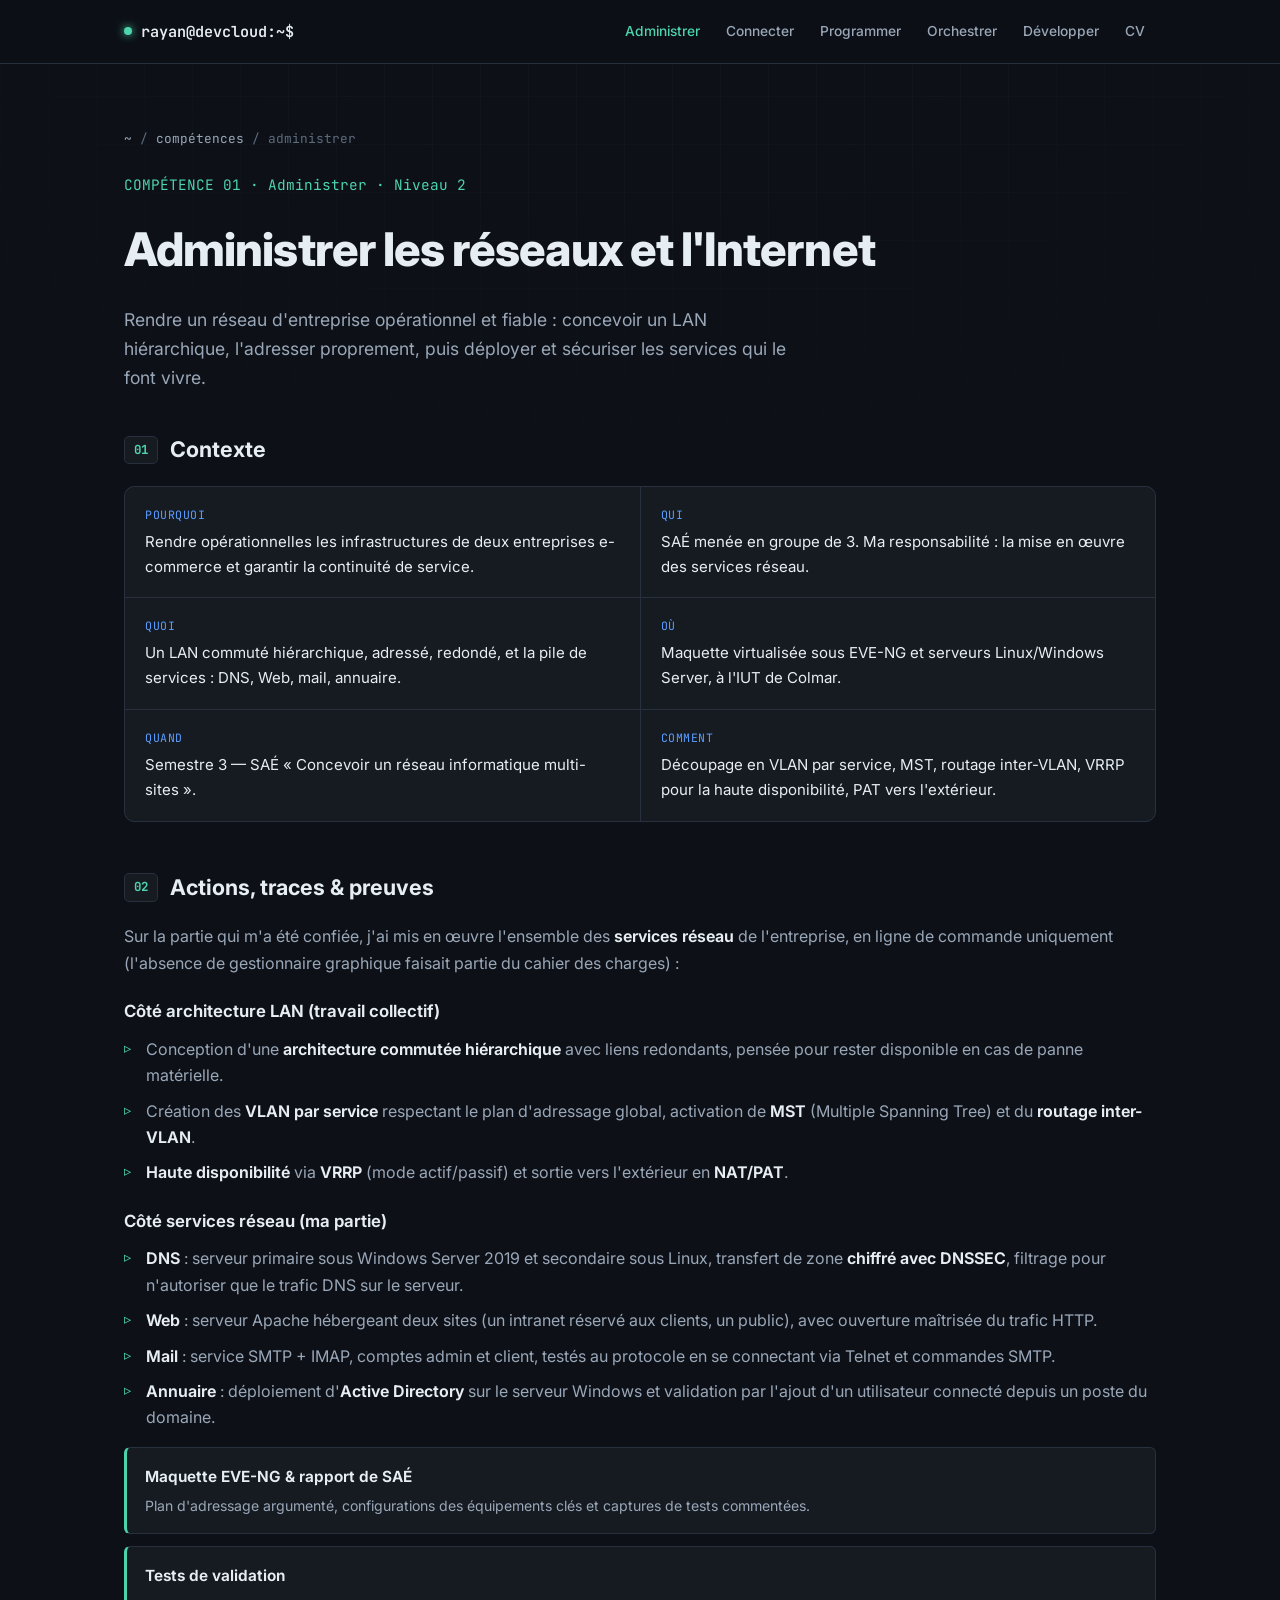
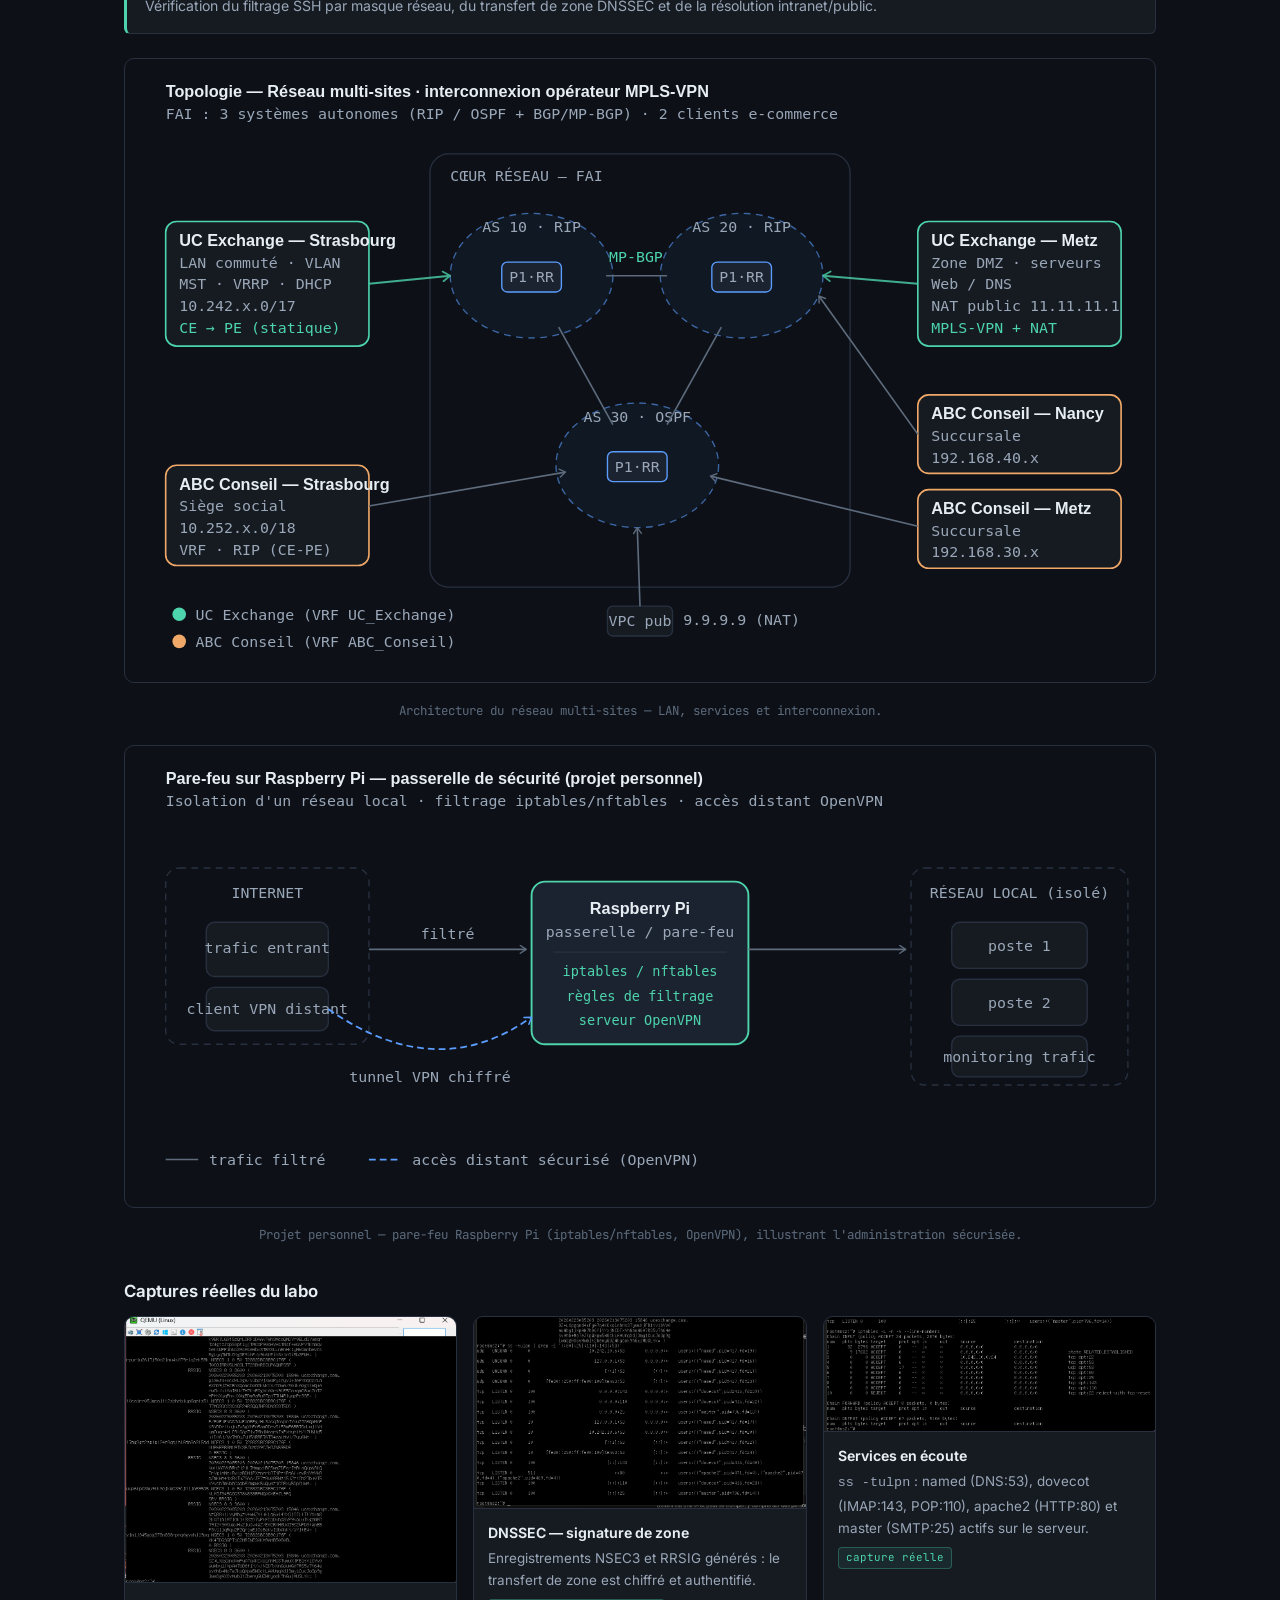
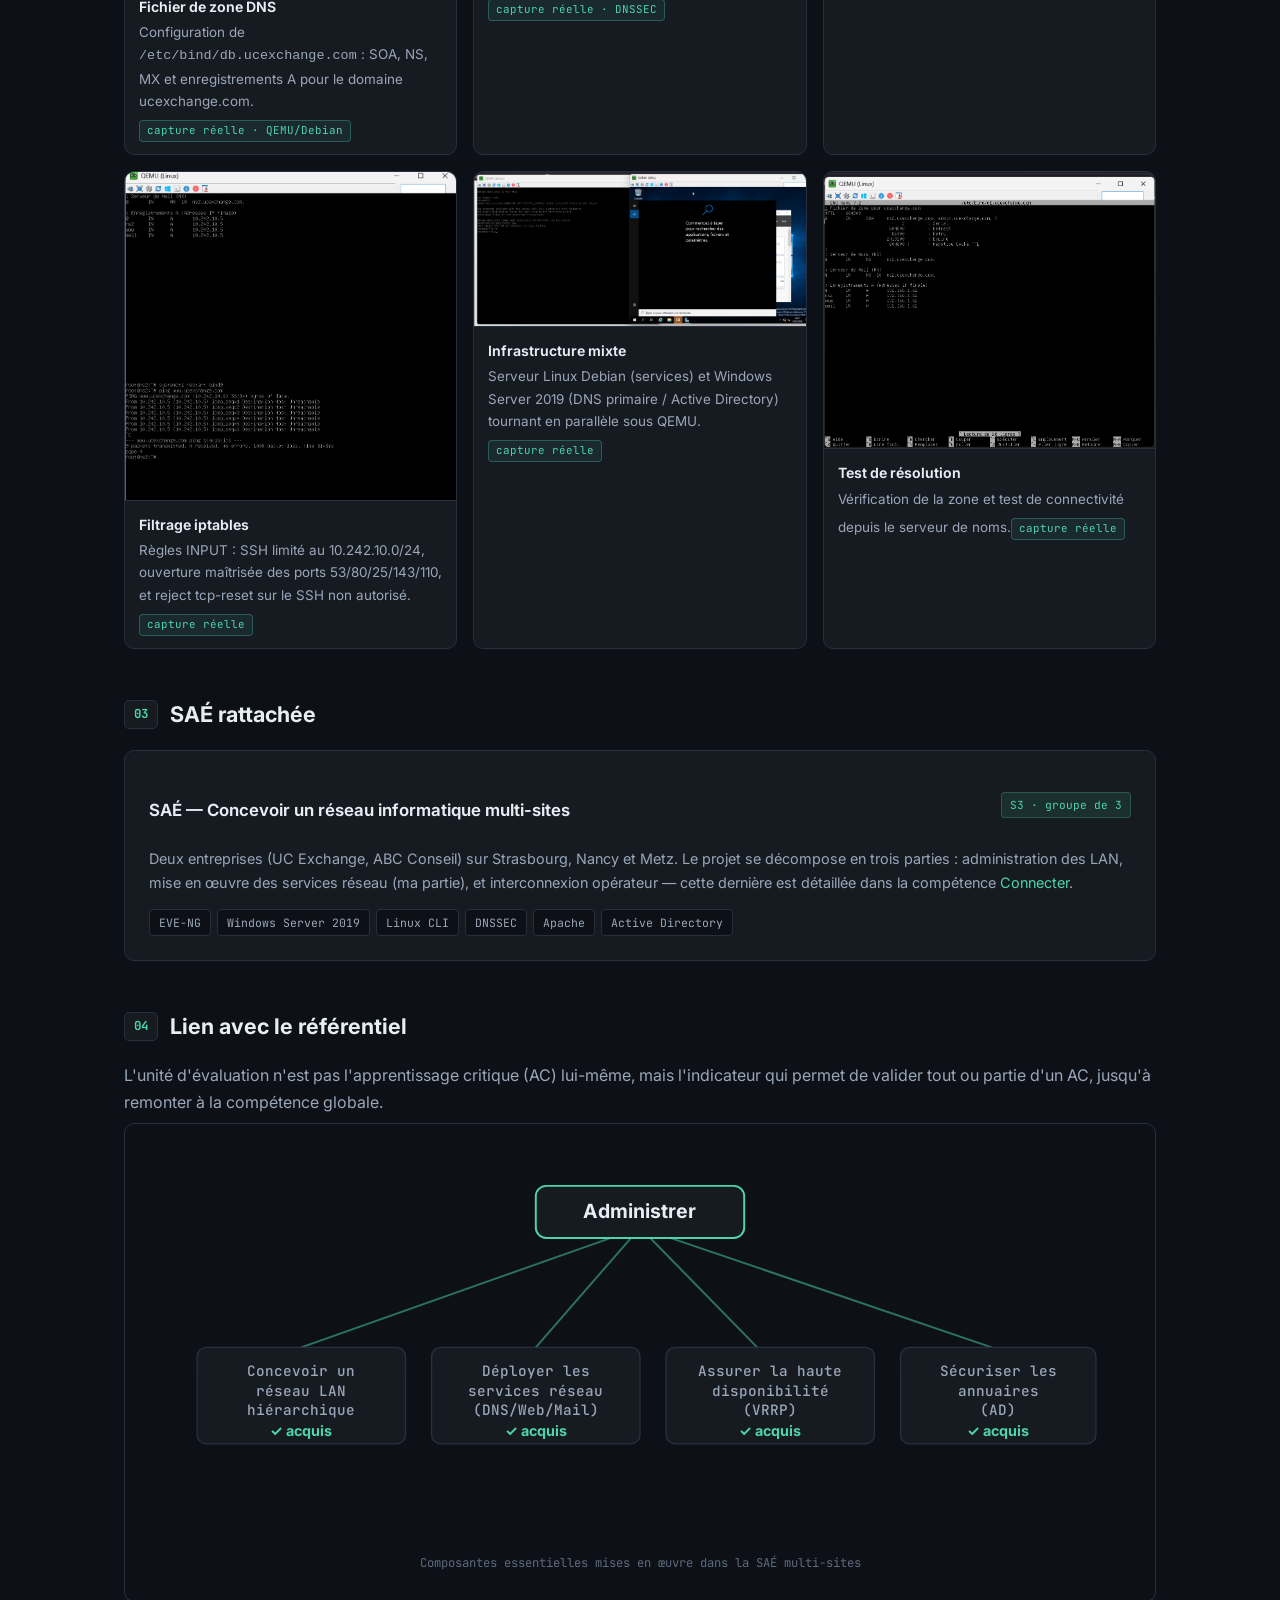
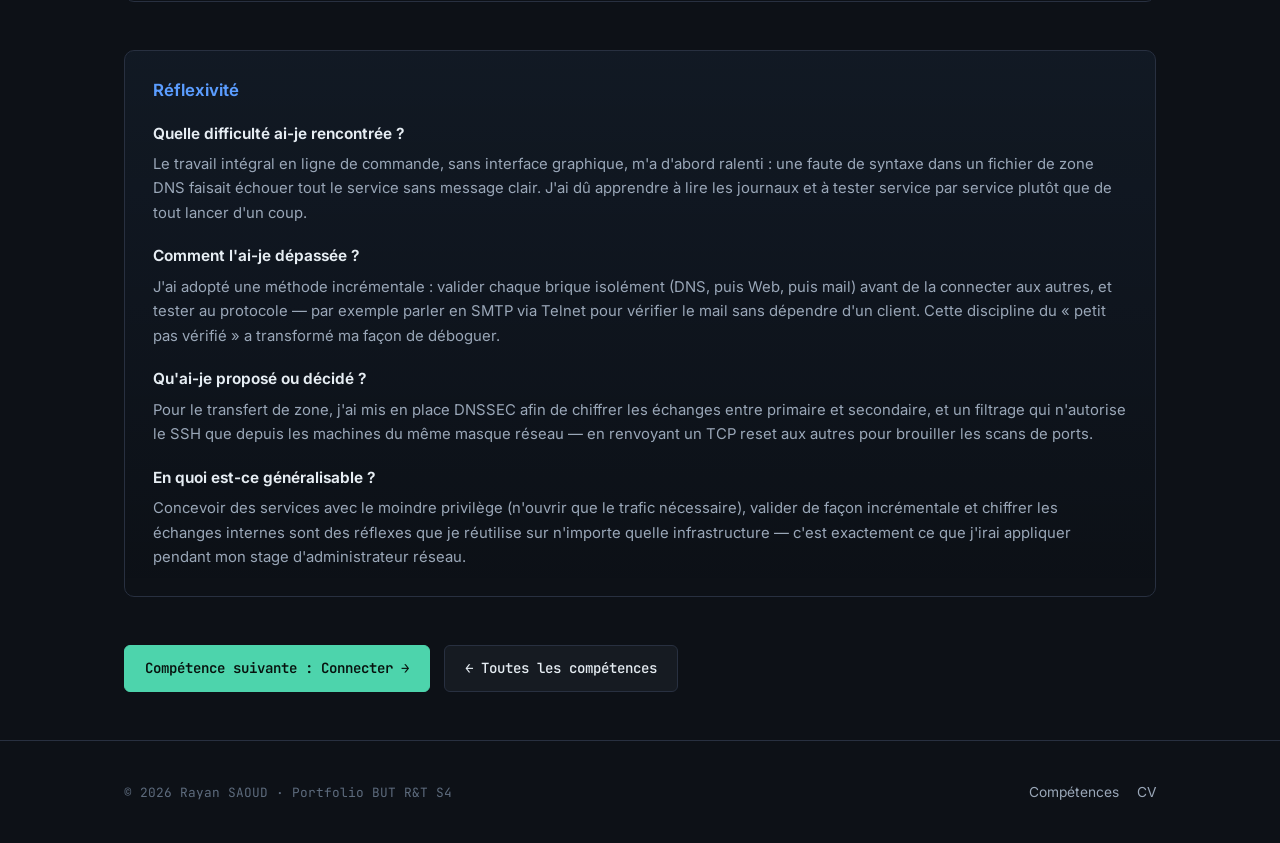
==== competences/administrer.html @ 7ab93f72 "Add files via upload Portfolio S4" ====
<!DOCTYPE html>
<html lang="fr">
<head>
<meta charset="UTF-8">
<meta name="viewport" content="width=device-width, initial-scale=1.0">
<title>Administrer — Portfolio Rayan SAOUD</title>
<meta name="description" content="Compétence Administrer les réseaux et l'Internet — BUT R&T 2e année.">
<link rel="preconnect" href="https://fonts.googleapis.com">
<link rel="preconnect" href="https://fonts.gstatic.com" crossorigin>
<link href="https://fonts.googleapis.com/css2?family=Inter:wght@400;500;600;700;800&family=JetBrains+Mono:wght@400;500;600&display=swap" rel="stylesheet">
<link rel="stylesheet" href="../assets/css/style.css">
</head>
<body>

<nav class="nav">
  <div class="nav-inner">
    <a href="../index.html" class="brand"><span class="dot"></span>rayan@devcloud:~$</a>
    <button class="nav-toggle" aria-label="Menu">≡</button>
    <div class="nav-links">
      <a href="administrer.html" class="active">Administrer</a>
      <a href="connecter.html">Connecter</a>
      <a href="programmer.html">Programmer</a>
      <a href="orchestrer.html">Orchestrer</a>
      <a href="developper.html">Développer</a>
      <a href="../index.html#cv">CV</a>
    </div>
  </div>
</nav>

<header class="comp-hero">
  <div class="wrap">
    <div class="breadcrumb"><a href="../index.html">~</a> / <a href="../index.html#competences">compétences</a> / administrer</div>
    <div class="verb-big">COMPÉTENCE 01 · Administrer · Niveau 2</div>
    <h1>Administrer les réseaux et l'Internet</h1>
    <p class="lead">Rendre un réseau d'entreprise opérationnel et fiable : concevoir un LAN hiérarchique, l'adresser proprement, puis déployer et sécuriser les services qui le font vivre.</p>
  </div>
</header>

<main class="wrap">

  <!-- CONTEXTE -->
  <section class="subsection reveal">
    <h2><span class="marker">01</span> Contexte</h2>
    <div class="w-grid">
      <div class="w"><div class="q">Pourquoi</div><div class="a">Rendre opérationnelles les infrastructures de deux entreprises e-commerce et garantir la continuité de service.</div></div>
      <div class="w"><div class="q">Qui</div><div class="a">SAÉ menée en groupe de 3. Ma responsabilité : la mise en œuvre des services réseau.</div></div>
      <div class="w"><div class="q">Quoi</div><div class="a">Un LAN commuté hiérarchique, adressé, redondé, et la pile de services : DNS, Web, mail, annuaire.</div></div>
      <div class="w"><div class="q">Où</div><div class="a">Maquette virtualisée sous EVE-NG et serveurs Linux/Windows Server, à l'IUT de Colmar.</div></div>
      <div class="w"><div class="q">Quand</div><div class="a">Semestre 3 — SAÉ « Concevoir un réseau informatique multi-sites ».</div></div>
      <div class="w"><div class="q">Comment</div><div class="a">Découpage en VLAN par service, MST, routage inter-VLAN, VRRP pour la haute disponibilité, PAT vers l'extérieur.</div></div>
    </div>
  </section>

  <!-- ACTIONS / PREUVES -->
  <section class="subsection reveal">
    <h2><span class="marker">02</span> Actions, traces &amp; preuves</h2>
    <div class="prose">
      <p>Sur la partie qui m'a été confiée, j'ai mis en œuvre l'ensemble des <strong>services réseau</strong> de l'entreprise, en ligne de commande uniquement (l'absence de gestionnaire graphique faisait partie du cahier des charges) :</p>
      <h3>Côté architecture LAN (travail collectif)</h3>
      <ul>
        <li>Conception d'une <strong>architecture commutée hiérarchique</strong> avec liens redondants, pensée pour rester disponible en cas de panne matérielle.</li>
        <li>Création des <strong>VLAN par service</strong> respectant le plan d'adressage global, activation de <strong>MST</strong> (Multiple Spanning Tree) et du <strong>routage inter-VLAN</strong>.</li>
        <li><strong>Haute disponibilité</strong> via <strong>VRRP</strong> (mode actif/passif) et sortie vers l'extérieur en <strong>NAT/PAT</strong>.</li>
      </ul>
      <h3>Côté services réseau (ma partie)</h3>
      <ul>
        <li><strong>DNS</strong> : serveur primaire sous Windows Server 2019 et secondaire sous Linux, transfert de zone <strong>chiffré avec DNSSEC</strong>, filtrage pour n'autoriser que le trafic DNS sur le serveur.</li>
        <li><strong>Web</strong> : serveur Apache hébergeant deux sites (un intranet réservé aux clients, un public), avec ouverture maîtrisée du trafic HTTP.</li>
        <li><strong>Mail</strong> : service SMTP + IMAP, comptes admin et client, testés au protocole en se connectant via Telnet et commandes SMTP.</li>
        <li><strong>Annuaire</strong> : déploiement d'<strong>Active Directory</strong> sur le serveur Windows et validation par l'ajout d'un utilisateur connecté depuis un poste du domaine.</li>
      </ul>
    </div>
    <div class="evidence">
      <div class="ev"><div class="t">Maquette EVE-NG &amp; rapport de SAÉ</div><div class="d">Plan d'adressage argumenté, configurations des équipements clés et captures de tests commentées.</div></div>
      <div class="ev"><div class="t">Tests de validation</div><div class="d">Vérification du filtrage SSH par masque réseau, du transfert de zone DNSSEC et de la résolution intranet/public.</div></div>
    </div>
    <figure style="margin:24px 0 0">
      <img src="../assets/img/topologie-multisite.svg" alt="Topologie du réseau multi-sites" style="width:100%;border:1px solid var(--line);border-radius:var(--radius);background:var(--bg)">
      <figcaption style="font-family:var(--mono);font-size:0.78rem;color:var(--text-faint);margin-top:10px;text-align:center">Architecture du réseau multi-sites — LAN, services et interconnexion.</figcaption>
    </figure>
    <figure style="margin:24px 0 0">
      <img src="../assets/img/firewall-raspberry.svg" alt="Pare-feu sur Raspberry Pi" style="width:100%;border:1px solid var(--line);border-radius:var(--radius);background:var(--bg)">
      <figcaption style="font-family:var(--mono);font-size:0.78rem;color:var(--text-faint);margin-top:10px;text-align:center">Projet personnel — pare-feu Raspberry Pi (iptables/nftables, OpenVPN), illustrant l'administration sécurisée.</figcaption>
    </figure>

    <h3 style="margin-top:32px">Captures réelles du labo</h3>
    <div class="captures">
      <figure class="capture">
        <img src="../assets/img/captures/dns-zone-nano.png" alt="Fichier de zone DNS db.ucexchange.com édité sous nano">
        <figcaption><strong>Fichier de zone DNS</strong>Configuration de <code>/etc/bind/db.ucexchange.com</code> : SOA, NS, MX et enregistrements A pour le domaine ucexchange.com.<span class="badge-real">capture réelle · QEMU/Debian</span></figcaption>
      </figure>
      <figure class="capture">
        <img src="../assets/img/captures/dnssec-nsec3.png" alt="Enregistrements DNSSEC NSEC3 et RRSIG">
        <figcaption><strong>DNSSEC — signature de zone</strong>Enregistrements NSEC3 et RRSIG générés : le transfert de zone est chiffré et authentifié.<span class="badge-real">capture réelle · DNSSEC</span></figcaption>
      </figure>
      <figure class="capture">
        <img src="../assets/img/captures/ss-services.png" alt="Sortie de ss -tulpn montrant les services en écoute">
        <figcaption><strong>Services en écoute</strong><code>ss -tulpn</code> : named (DNS:53), dovecot (IMAP:143, POP:110), apache2 (HTTP:80) et master (SMTP:25) actifs sur le serveur.<span class="badge-real">capture réelle</span></figcaption>
      </figure>
      <figure class="capture">
        <img src="../assets/img/captures/iptables-rules.png" alt="Règles iptables affichées">
        <figcaption><strong>Filtrage iptables</strong>Règles INPUT : SSH limité au 10.242.10.0/24, ouverture maîtrisée des ports 53/80/25/143/110, et reject tcp-reset sur le SSH non autorisé.<span class="badge-real">capture réelle</span></figcaption>
      </figure>
      <figure class="capture">
        <img src="../assets/img/captures/qemu-linux-windows.png" alt="Linux Debian et Windows Server 2019 côte à côte dans QEMU">
        <figcaption><strong>Infrastructure mixte</strong>Serveur Linux Debian (services) et Windows Server 2019 (DNS primaire / Active Directory) tournant en parallèle sous QEMU.<span class="badge-real">capture réelle</span></figcaption>
      </figure>
      <figure class="capture">
        <img src="../assets/img/captures/dns-zone-ping.png" alt="Zone DNS et test de ping">
        <figcaption><strong>Test de résolution</strong>Vérification de la zone et test de connectivité depuis le serveur de noms.<span class="badge-real">capture réelle</span></figcaption>
      </figure>
    </div>
  </section>

  <!-- SAE -->
  <section class="subsection reveal">
    <h2><span class="marker">03</span> SAÉ rattachée</h2>
    <div class="proj">
      <div class="head"><h3>SAÉ — Concevoir un réseau informatique multi-sites</h3><span class="badge">S3 · groupe de 3</span></div>
      <p>Deux entreprises (UC Exchange, ABC Conseil) sur Strasbourg, Nancy et Metz. Le projet se décompose en trois parties : administration des LAN, mise en œuvre des services réseau (ma partie), et interconnexion opérateur — cette dernière est détaillée dans la compétence <a href="connecter.html">Connecter</a>.</p>
      <div class="tags"><span class="tag">EVE-NG</span><span class="tag">Windows Server 2019</span><span class="tag">Linux CLI</span><span class="tag">DNSSEC</span><span class="tag">Apache</span><span class="tag">Active Directory</span></div>
    </div>
  </section>

  <!-- REFERENTIEL -->
  <section class="subsection reveal">
    <h2><span class="marker">04</span> Lien avec le référentiel</h2>
    <p class="prose" style="color:var(--text-dim)">L'unité d'évaluation n'est pas l'apprentissage critique (AC) lui-même, mais l'indicateur qui permet de valider tout ou partie d'un AC, jusqu'à remonter à la compétence globale.</p>
    <div class="ref-tree">
      <svg class="svg-tree" viewBox="0 0 760 300" role="img" aria-label="Arbre de la compétence Administrer">
        <!-- edges -->
        <path class="edge" d="M380,58 L120,150"/>
        <path class="edge" d="M380,58 L300,150"/>
        <path class="edge" d="M380,58 L470,150"/>
        <path class="edge" d="M380,58 L650,150"/>
        <!-- comp node -->
        <rect class="node-comp" x="300" y="26" width="160" height="40" rx="8"/>
        <text class="node-comp-label" x="380" y="51" text-anchor="middle">Administrer</text>
        <!-- AC nodes -->
        <g>
          <rect class="node-ac" x="40" y="150" width="160" height="74" rx="7"/>
          <text class="node-ac-label" x="120" y="172" text-anchor="middle">Concevoir un</text>
          <text class="node-ac-label" x="120" y="187" text-anchor="middle">réseau LAN</text>
          <text class="node-ac-label" x="120" y="202" text-anchor="middle">hiérarchique</text>
          <text class="chk" x="120" y="218" text-anchor="middle">✓ acquis</text>
        </g>
        <g>
          <rect class="node-ac" x="220" y="150" width="160" height="74" rx="7"/>
          <text class="node-ac-label" x="300" y="172" text-anchor="middle">Déployer les</text>
          <text class="node-ac-label" x="300" y="187" text-anchor="middle">services réseau</text>
          <text class="node-ac-label" x="300" y="202" text-anchor="middle">(DNS/Web/Mail)</text>
          <text class="chk" x="300" y="218" text-anchor="middle">✓ acquis</text>
        </g>
        <g>
          <rect class="node-ac" x="400" y="150" width="160" height="74" rx="7"/>
          <text class="node-ac-label" x="480" y="172" text-anchor="middle">Assurer la haute</text>
          <text class="node-ac-label" x="480" y="187" text-anchor="middle">disponibilité</text>
          <text class="node-ac-label" x="480" y="202" text-anchor="middle">(VRRP)</text>
          <text class="chk" x="480" y="218" text-anchor="middle">✓ acquis</text>
        </g>
        <g>
          <rect class="node-ac" x="580" y="150" width="150" height="74" rx="7"/>
          <text class="node-ac-label" x="655" y="172" text-anchor="middle">Sécuriser les</text>
          <text class="node-ac-label" x="655" y="187" text-anchor="middle">annuaires</text>
          <text class="node-ac-label" x="655" y="202" text-anchor="middle">(AD)</text>
          <text class="chk" x="655" y="218" text-anchor="middle">✓ acquis</text>
        </g>
      </svg>
      <div class="ref-caption">Composantes essentielles mises en œuvre dans la SAÉ multi-sites</div>
    </div>
  </section>

  <!-- REFLEXIVITE -->
  <section class="subsection reveal">
    <div class="reflex">
      <h3>Réflexivité</h3>
      <div class="q-list">
        <div class="qa"><div class="q">Quelle difficulté ai-je rencontrée ?</div><div class="a">Le travail intégral en ligne de commande, sans interface graphique, m'a d'abord ralenti : une faute de syntaxe dans un fichier de zone DNS faisait échouer tout le service sans message clair. J'ai dû apprendre à lire les journaux et à tester service par service plutôt que de tout lancer d'un coup.</div></div>
        <div class="qa"><div class="q">Comment l'ai-je dépassée ?</div><div class="a">J'ai adopté une méthode incrémentale : valider chaque brique isolément (DNS, puis Web, puis mail) avant de la connecter aux autres, et tester au protocole — par exemple parler en SMTP via Telnet pour vérifier le mail sans dépendre d'un client. Cette discipline du « petit pas vérifié » a transformé ma façon de déboguer.</div></div>
        <div class="qa"><div class="q">Qu'ai-je proposé ou décidé ?</div><div class="a">Pour le transfert de zone, j'ai mis en place DNSSEC afin de chiffrer les échanges entre primaire et secondaire, et un filtrage qui n'autorise le SSH que depuis les machines du même masque réseau — en renvoyant un TCP reset aux autres pour brouiller les scans de ports.</div></div>
        <div class="qa"><div class="q">En quoi est-ce généralisable ?</div><div class="a">Concevoir des services avec le moindre privilège (n'ouvrir que le trafic nécessaire), valider de façon incrémentale et chiffrer les échanges internes sont des réflexes que je réutilise sur n'importe quelle infrastructure — c'est exactement ce que j'irai appliquer pendant mon stage d'administrateur réseau.</div></div>
      </div>
    </div>
  </section>

  <div class="hero-cta reveal" style="margin:8px 0 48px">
    <a href="connecter.html" class="btn btn-primary">Compétence suivante : Connecter →</a>
    <a href="../index.html#competences" class="btn">← Toutes les compétences</a>
  </div>
</main>

<footer>
  <div class="wrap foot-inner">
    <div class="copy">© 2026 Rayan SAOUD · Portfolio BUT R&amp;T S4</div>
    <div class="foot-links"><a href="../index.html#competences">Compétences</a><a href="../index.html#cv">CV</a></div>
  </div>
</footer>

<script src="../assets/js/main.js"></script>
</body>
</html>
---- assets/css/style.css ----
/* ============================================================
   Portfolio Rayan SAOUD — BUT R&T 2e année (parcours DevCloud)
   Thème : "infrastructure réseau" — sombre, technique, raffiné
   ============================================================ */

:root {
  /* Palette — derived from network monitoring dashboards */
  --bg:           #0d1117;   /* deep slate, near-black */
  --bg-elev:      #161b22;   /* elevated surface */
  --bg-elev-2:    #1c2330;   /* card hover */
  --line:         #283040;   /* hairline rules */
  --line-soft:    #1e2530;
  --text:         #e6edf3;   /* primary text */
  --text-dim:     #9aa7b8;   /* secondary text */
  --text-faint:   #5d6b7d;   /* captions, metadata */
  --accent:       #4dd4ac;   /* signal green — "link up" */
  --accent-2:     #5b9dff;   /* route blue */
  --accent-warm:  #f0a868;   /* amber — alerts/highlights */
  --danger:       #f06d6d;   /* red — "link down" */

  --mono: "JetBrains Mono", "SF Mono", "Fira Code", ui-monospace, Menlo, monospace;
  --sans: "Inter", "Segoe UI", system-ui, -apple-system, sans-serif;

  --maxw: 1080px;
  --radius: 10px;
  --radius-sm: 6px;
}

* { box-sizing: border-box; margin: 0; padding: 0; }

html { scroll-behavior: smooth; }

body {
  background: var(--bg);
  color: var(--text);
  font-family: var(--sans);
  line-height: 1.65;
  font-size: 16px;
  -webkit-font-smoothing: antialiased;
  overflow-x: hidden;
}

/* faint grid background — like an EVE-NG canvas */
body::before {
  content: "";
  position: fixed;
  inset: 0;
  background-image:
    linear-gradient(var(--line-soft) 1px, transparent 1px),
    linear-gradient(90deg, var(--line-soft) 1px, transparent 1px);
  background-size: 48px 48px;
  opacity: 0.25;
  z-index: -1;
  pointer-events: none;
  -webkit-mask-image: radial-gradient(ellipse 80% 60% at 50% 0%, #000 30%, transparent 80%);
          mask-image: radial-gradient(ellipse 80% 60% at 50% 0%, #000 30%, transparent 80%);
}

a { color: var(--accent); text-decoration: none; transition: color .15s ease; }
a:hover { color: var(--accent-2); }

.wrap { max-width: var(--maxw); margin: 0 auto; padding: 0 24px; }

/* ---------- Navigation ---------- */
.nav {
  position: sticky;
  top: 0;
  z-index: 50;
  background: rgba(13, 17, 23, 0.82);
  backdrop-filter: blur(12px);
  border-bottom: 1px solid var(--line);
}
.nav-inner {
  max-width: var(--maxw);
  margin: 0 auto;
  padding: 14px 24px;
  display: flex;
  align-items: center;
  justify-content: space-between;
  gap: 16px;
}
.brand {
  font-family: var(--mono);
  font-weight: 600;
  font-size: 0.95rem;
  color: var(--text);
  display: flex;
  align-items: center;
  gap: 9px;
}
.brand .dot {
  width: 8px; height: 8px; border-radius: 50%;
  background: var(--accent);
  box-shadow: 0 0 8px var(--accent);
  animation: pulse 2.4s ease-in-out infinite;
}
@keyframes pulse { 0%,100%{opacity:1} 50%{opacity:.4} }

.nav-links { display: flex; gap: 4px; flex-wrap: wrap; align-items: center; }
.nav-links a {
  font-size: 0.86rem;
  color: var(--text-dim);
  padding: 6px 11px;
  border-radius: var(--radius-sm);
  font-weight: 500;
}
.nav-links a:hover { color: var(--text); background: var(--bg-elev); }
.nav-links a.active { color: var(--accent); }

.nav-toggle { display: none; background: none; border: 1px solid var(--line);
  color: var(--text); border-radius: var(--radius-sm); padding: 6px 10px;
  font-family: var(--mono); cursor: pointer; }

/* ---------- Hero ---------- */
.hero { padding: 96px 0 72px; position: relative; }
.hero .eyebrow {
  font-family: var(--mono);
  font-size: 0.8rem;
  color: var(--accent);
  letter-spacing: 0.04em;
  margin-bottom: 20px;
  display: flex; align-items: center; gap: 10px;
}
.hero .eyebrow::before {
  content: ""; width: 28px; height: 1px; background: var(--accent);
}
.hero h1 {
  font-size: clamp(2.2rem, 6vw, 3.7rem);
  line-height: 1.05;
  font-weight: 800;
  letter-spacing: -0.02em;
  margin-bottom: 22px;
}
.hero h1 .grad {
  background: linear-gradient(120deg, var(--accent), var(--accent-2));
  -webkit-background-clip: text; background-clip: text;
  -webkit-text-fill-color: transparent;
}
.hero .lead {
  font-size: clamp(1.05rem, 2.2vw, 1.28rem);
  color: var(--text-dim);
  max-width: 640px;
  margin-bottom: 36px;
}
.hero-cta { display: flex; gap: 14px; flex-wrap: wrap; }

.btn {
  font-family: var(--mono);
  font-size: 0.88rem;
  font-weight: 500;
  padding: 11px 20px;
  border-radius: var(--radius-sm);
  border: 1px solid var(--line);
  background: var(--bg-elev);
  color: var(--text);
  cursor: pointer;
  transition: all .18s ease;
  display: inline-flex; align-items: center; gap: 8px;
}
.btn:hover { border-color: var(--accent); color: var(--accent); transform: translateY(-1px); }
.btn-primary {
  background: var(--accent);
  color: #07120e;
  border-color: var(--accent);
  font-weight: 600;
}
.btn-primary:hover { background: #5ee0ba; color: #07120e; box-shadow: 0 6px 20px -6px var(--accent); }

/* status strip under hero */
.status-strip {
  margin-top: 56px;
  border: 1px solid var(--line);
  border-radius: var(--radius);
  background: var(--bg-elev);
  display: grid;
  grid-template-columns: repeat(4, 1fr);
  overflow: hidden;
}
.status-strip .cell {
  padding: 18px 20px;
  border-right: 1px solid var(--line);
}
.status-strip .cell:last-child { border-right: none; }
.status-strip .k {
  font-family: var(--mono); font-size: 0.72rem; color: var(--text-faint);
  text-transform: uppercase; letter-spacing: 0.06em; margin-bottom: 6px;
}
.status-strip .v { font-size: 1.05rem; font-weight: 600; color: var(--text); }
.status-strip .v small { color: var(--accent); font-family: var(--mono); font-size: 0.8rem; }

/* ---------- Section scaffolding ---------- */
section.block { padding: 72px 0; border-top: 1px solid var(--line-soft); }
.section-head { margin-bottom: 44px; }
.section-head .eyebrow {
  font-family: var(--mono); font-size: 0.78rem; color: var(--accent-2);
  letter-spacing: 0.05em; margin-bottom: 12px;
}
.section-head h2 {
  font-size: clamp(1.6rem, 4vw, 2.3rem);
  font-weight: 700; letter-spacing: -0.01em; margin-bottom: 12px;
}
.section-head p { color: var(--text-dim); max-width: 620px; }

/* ---------- Competence cards (index) ---------- */
.comp-grid { display: grid; grid-template-columns: repeat(auto-fill, minmax(300px, 1fr)); gap: 18px; }
.comp-card {
  position: relative;
  border: 1px solid var(--line);
  border-radius: var(--radius);
  background: var(--bg-elev);
  padding: 26px 24px 24px;
  transition: all .2s ease;
  overflow: hidden;
  display: flex; flex-direction: column;
}
.comp-card::after {
  content: ""; position: absolute; left: 0; top: 0; height: 3px; width: 0;
  background: linear-gradient(90deg, var(--accent), var(--accent-2));
  transition: width .3s ease;
}
.comp-card:hover { border-color: var(--accent); background: var(--bg-elev-2); transform: translateY(-3px); }
.comp-card:hover::after { width: 100%; }
.comp-card .num {
  font-family: var(--mono); font-size: 0.78rem; color: var(--text-faint);
  margin-bottom: 14px; letter-spacing: 0.05em;
}
.comp-card h3 { font-size: 1.18rem; font-weight: 700; margin-bottom: 6px; }
.comp-card .verb {
  font-family: var(--mono); font-size: 0.82rem; color: var(--accent);
  margin-bottom: 14px;
}
.comp-card p { color: var(--text-dim); font-size: 0.92rem; margin-bottom: 18px; flex: 1; }
.comp-card .tags { display: flex; flex-wrap: wrap; gap: 6px; margin-bottom: 16px; }
.comp-card .go {
  font-family: var(--mono); font-size: 0.82rem; color: var(--text);
  display: inline-flex; align-items: center; gap: 6px;
}
.comp-card:hover .go { color: var(--accent); }
.comp-card .go .arrow { transition: transform .2s ease; }
.comp-card:hover .go .arrow { transform: translateX(4px); }

.tag {
  font-family: var(--mono); font-size: 0.72rem;
  padding: 3px 9px; border-radius: 4px;
  background: var(--bg); border: 1px solid var(--line);
  color: var(--text-dim);
}

/* ---------- Generic cards / panels ---------- */
.panel {
  border: 1px solid var(--line);
  border-radius: var(--radius);
  background: var(--bg-elev);
  padding: 28px;
}
.grid-2 { display: grid; grid-template-columns: 1fr 1fr; gap: 18px; }

/* ---------- Project cards ---------- */
.proj-grid { display: grid; grid-template-columns: repeat(auto-fill, minmax(320px,1fr)); gap: 18px; }
.proj {
  border: 1px solid var(--line); border-radius: var(--radius);
  background: var(--bg-elev); padding: 24px; transition: all .2s ease;
}
.proj:hover { border-color: var(--accent-2); transform: translateY(-2px); }
.proj .head { display:flex; align-items:center; justify-content:space-between; margin-bottom: 12px; }
.proj h3 { font-size: 1.08rem; font-weight: 700; }
.proj .badge {
  font-family: var(--mono); font-size: 0.7rem; padding: 3px 8px; border-radius: 4px;
  background: rgba(77,212,172,.1); color: var(--accent); border: 1px solid rgba(77,212,172,.25);
}
.proj p { color: var(--text-dim); font-size: 0.9rem; margin-bottom: 14px; }
.proj .tags { display:flex; flex-wrap:wrap; gap:6px; }

/* ---------- Competence detail page ---------- */
.comp-hero { padding: 64px 0 40px; }
.breadcrumb { font-family: var(--mono); font-size: 0.8rem; color: var(--text-faint); margin-bottom: 24px; }
.breadcrumb a { color: var(--text-dim); }
.comp-hero .verb-big {
  font-family: var(--mono); color: var(--accent); font-size: 0.9rem; margin-bottom: 14px;
}
.comp-hero h1 { font-size: clamp(1.9rem, 5vw, 2.9rem); font-weight: 800; letter-spacing: -0.02em; margin-bottom: 18px; }
.comp-hero .lead { color: var(--text-dim); font-size: 1.1rem; max-width: 680px; }

.subsection { margin-bottom: 48px; }
.subsection > h2 {
  font-size: 1.35rem; font-weight: 700; margin-bottom: 18px;
  display: flex; align-items: center; gap: 12px;
}
.subsection > h2 .marker {
  font-family: var(--mono); font-size: 0.78rem; color: var(--accent);
  border: 1px solid var(--line); border-radius: 5px; padding: 3px 9px;
  background: var(--bg-elev);
}
.subsection h3 { font-size: 1.05rem; font-weight: 650; margin: 22px 0 10px; color: var(--text); }
.prose p { color: var(--text-dim); margin-bottom: 14px; }
.prose ul { color: var(--text-dim); margin: 0 0 16px 0; padding-left: 0; list-style: none; }
.prose ul li { position: relative; padding-left: 22px; margin-bottom: 9px; }
.prose ul li::before {
  content: "▹"; position: absolute; left: 0; color: var(--accent); font-size: 0.9rem;
}
.prose strong { color: var(--text); font-weight: 650; }

/* "5W" context grid */
.w-grid { display: grid; grid-template-columns: repeat(2, 1fr); gap: 1px; background: var(--line);
  border: 1px solid var(--line); border-radius: var(--radius); overflow: hidden; margin: 8px 0 4px; }
.w-grid .w {
  background: var(--bg-elev); padding: 18px 20px;
}
.w-grid .w .q {
  font-family: var(--mono); font-size: 0.72rem; color: var(--accent-2);
  text-transform: uppercase; letter-spacing: 0.05em; margin-bottom: 6px;
}
.w-grid .w .a { color: var(--text); font-size: 0.94rem; }

/* evidence / preuves list */
.evidence { display: grid; gap: 12px; }
.ev {
  border: 1px solid var(--line); border-left: 3px solid var(--accent);
  border-radius: var(--radius-sm); background: var(--bg-elev); padding: 16px 18px;
}
.ev .t { font-weight: 650; margin-bottom: 5px; font-size: 0.96rem; }
.ev .d { color: var(--text-dim); font-size: 0.88rem; }
.ev a { font-family: var(--mono); font-size: 0.82rem; }

/* reflexivity callout */
.reflex {
  border: 1px solid var(--line);
  border-radius: var(--radius);
  background: linear-gradient(180deg, rgba(91,157,255,.06), rgba(91,157,255,0));
  padding: 26px 28px;
}
.reflex h3 { margin-top: 0; color: var(--accent-2); }
.reflex .q-list { display: grid; gap: 18px; margin-top: 16px; }
.reflex .qa .q {
  font-weight: 650; color: var(--text); margin-bottom: 6px; font-size: 0.96rem;
}
.reflex .qa .a { color: var(--text-dim); font-size: 0.93rem; }

/* ---------- Referentiel tree (signature element) ---------- */
.ref-tree {
  border: 1px solid var(--line); border-radius: var(--radius);
  background: var(--bg);
  padding: 28px 20px; margin: 8px 0;
  overflow-x: auto;
}
.ref-caption { font-family: var(--mono); font-size: 0.76rem; color: var(--text-faint); margin-top: 10px; text-align:center; }

.svg-tree { display: block; margin: 0 auto; width: 100%; height: auto; min-width: 560px; }
.svg-tree .node-comp { fill: var(--bg-elev); stroke: var(--accent); stroke-width: 1.5; }
.svg-tree .node-comp-label { fill: var(--text); font: 700 15px var(--sans); }
.svg-tree .node-ac { fill: var(--bg-elev); stroke: var(--line); stroke-width: 1; }
.svg-tree .node-ac-label { fill: var(--text-dim); font: 500 11px var(--mono); }
.svg-tree .edge { stroke: var(--accent); stroke-width: 1.5; fill: none; opacity: 0.5; }
.svg-tree .edge-off { stroke: var(--text-faint); stroke-dasharray: 4 3; opacity: 0.4; }
.svg-tree .chk { fill: var(--accent); font: 700 11px var(--sans); }

/* ---------- CV section ---------- */
.cv-tabs { display: flex; gap: 8px; margin-bottom: 24px; align-items: center; flex-wrap: wrap; }
.cv-tab {
  font-family: var(--mono); font-size: 0.85rem; padding: 9px 18px;
  border: 1px solid var(--line); border-radius: var(--radius-sm);
  background: var(--bg-elev); color: var(--text-dim); cursor: pointer; transition: all .15s;
}
.cv-tab.active { color: var(--accent); border-color: var(--accent); background: var(--bg-elev-2); }
.cv-panel { display: none; }
.cv-panel.active { display: block; }

.cv-doc {
  border: 1px solid var(--line); border-radius: var(--radius);
  background: var(--bg-elev); padding: 36px;
}
.cv-doc .cv-top { display:flex; justify-content:space-between; flex-wrap:wrap; gap:16px;
  border-bottom: 1px solid var(--line); padding-bottom: 20px; margin-bottom: 22px; }
.cv-doc h3 { font-size: 1.5rem; font-weight: 800; }
.cv-doc .role { color: var(--accent); font-family: var(--mono); font-size: 0.9rem; margin-top:4px; }
.cv-doc .contact { font-family: var(--mono); font-size: 0.8rem; color: var(--text-dim); text-align: right; line-height: 1.9; }
.cv-block { margin-bottom: 24px; }
.cv-block > h4 {
  font-family: var(--mono); font-size: 0.78rem; color: var(--accent-2);
  text-transform: uppercase; letter-spacing: 0.06em; margin-bottom: 14px;
  border-bottom: 1px solid var(--line-soft); padding-bottom: 6px;
}
.cv-item { margin-bottom: 16px; }
.cv-item .it-head { display:flex; justify-content:space-between; flex-wrap:wrap; gap: 8px; }
.cv-item .it-title { font-weight: 650; color: var(--text); }
.cv-item .it-date { font-family: var(--mono); font-size: 0.8rem; color: var(--text-faint); }
.cv-item .it-sub { color: var(--accent); font-size: 0.88rem; margin-bottom: 4px; }
.cv-item ul { list-style: none; margin-top: 6px; }
.cv-item ul li { position: relative; padding-left: 18px; color: var(--text-dim); font-size: 0.9rem; margin-bottom: 5px; }
.cv-item ul li::before { content:"▹"; position:absolute; left:0; color: var(--accent); }
.skill-tags { display:flex; flex-wrap:wrap; gap: 7px; }

/* ---------- Capture gallery (real proof screenshots) ---------- */
.captures { display: grid; grid-template-columns: repeat(auto-fit, minmax(280px, 1fr)); gap: 16px; margin: 8px 0; }
.capture {
  border: 1px solid var(--line);
  border-radius: var(--radius);
  background: var(--bg-elev);
  overflow: hidden;
}
.capture img {
  width: 100%; display: block;
  background: #000;
  border-bottom: 1px solid var(--line);
}
.capture figcaption {
  padding: 12px 14px;
  font-size: 0.84rem;
  color: var(--text-dim);
}
.capture figcaption strong { color: var(--text); font-weight: 650; display: block; margin-bottom: 3px; font-size: 0.88rem; }
.capture .badge-real {
  display: inline-block; font-family: var(--mono); font-size: 0.68rem;
  color: var(--accent); border: 1px solid rgba(77,212,172,.3);
  background: rgba(77,212,172,.08); border-radius: 4px; padding: 1px 7px; margin-top: 8px;
}
.captures-wide { grid-template-columns: 1fr; }
.captures-wide .capture img { max-height: 460px; object-fit: contain; background: #0b0e13; }

/* ---------- Footer ---------- */
footer {
  border-top: 1px solid var(--line);
  padding: 40px 0;
  margin-top: 40px;
}
.foot-inner { display:flex; justify-content:space-between; flex-wrap:wrap; gap:18px; align-items:center; }
.foot-inner .copy { font-family: var(--mono); font-size: 0.8rem; color: var(--text-faint); }
.foot-links { display:flex; gap: 18px; }
.foot-links a { font-size: 0.86rem; color: var(--text-dim); }

/* ---------- Reveal animation ---------- */
.reveal { opacity: 0; transform: translateY(16px); transition: opacity .6s ease, transform .6s ease; }
.reveal.in { opacity: 1; transform: none; }
@media (prefers-reduced-motion: reduce) {
  .reveal { opacity: 1; transform: none; transition: none; }
  .brand .dot { animation: none; }
  html { scroll-behavior: auto; }
}

/* ---------- Responsive ---------- */
@media (max-width: 820px) {
  .status-strip { grid-template-columns: 1fr 1fr; }
  .status-strip .cell:nth-child(2) { border-right: none; }
  .grid-2 { grid-template-columns: 1fr; }
  .w-grid { grid-template-columns: 1fr; }
  .nav-links {
    display: none; position: absolute; top: 100%; left: 0; right: 0;
    flex-direction: column; background: var(--bg-elev); border-bottom: 1px solid var(--line);
    padding: 12px 24px; gap: 2px;
  }
  .nav-links.open { display: flex; }
  .nav-toggle { display: inline-block; }
  .cv-doc { padding: 24px 20px; }
  .cv-doc .contact { text-align: left; }
}
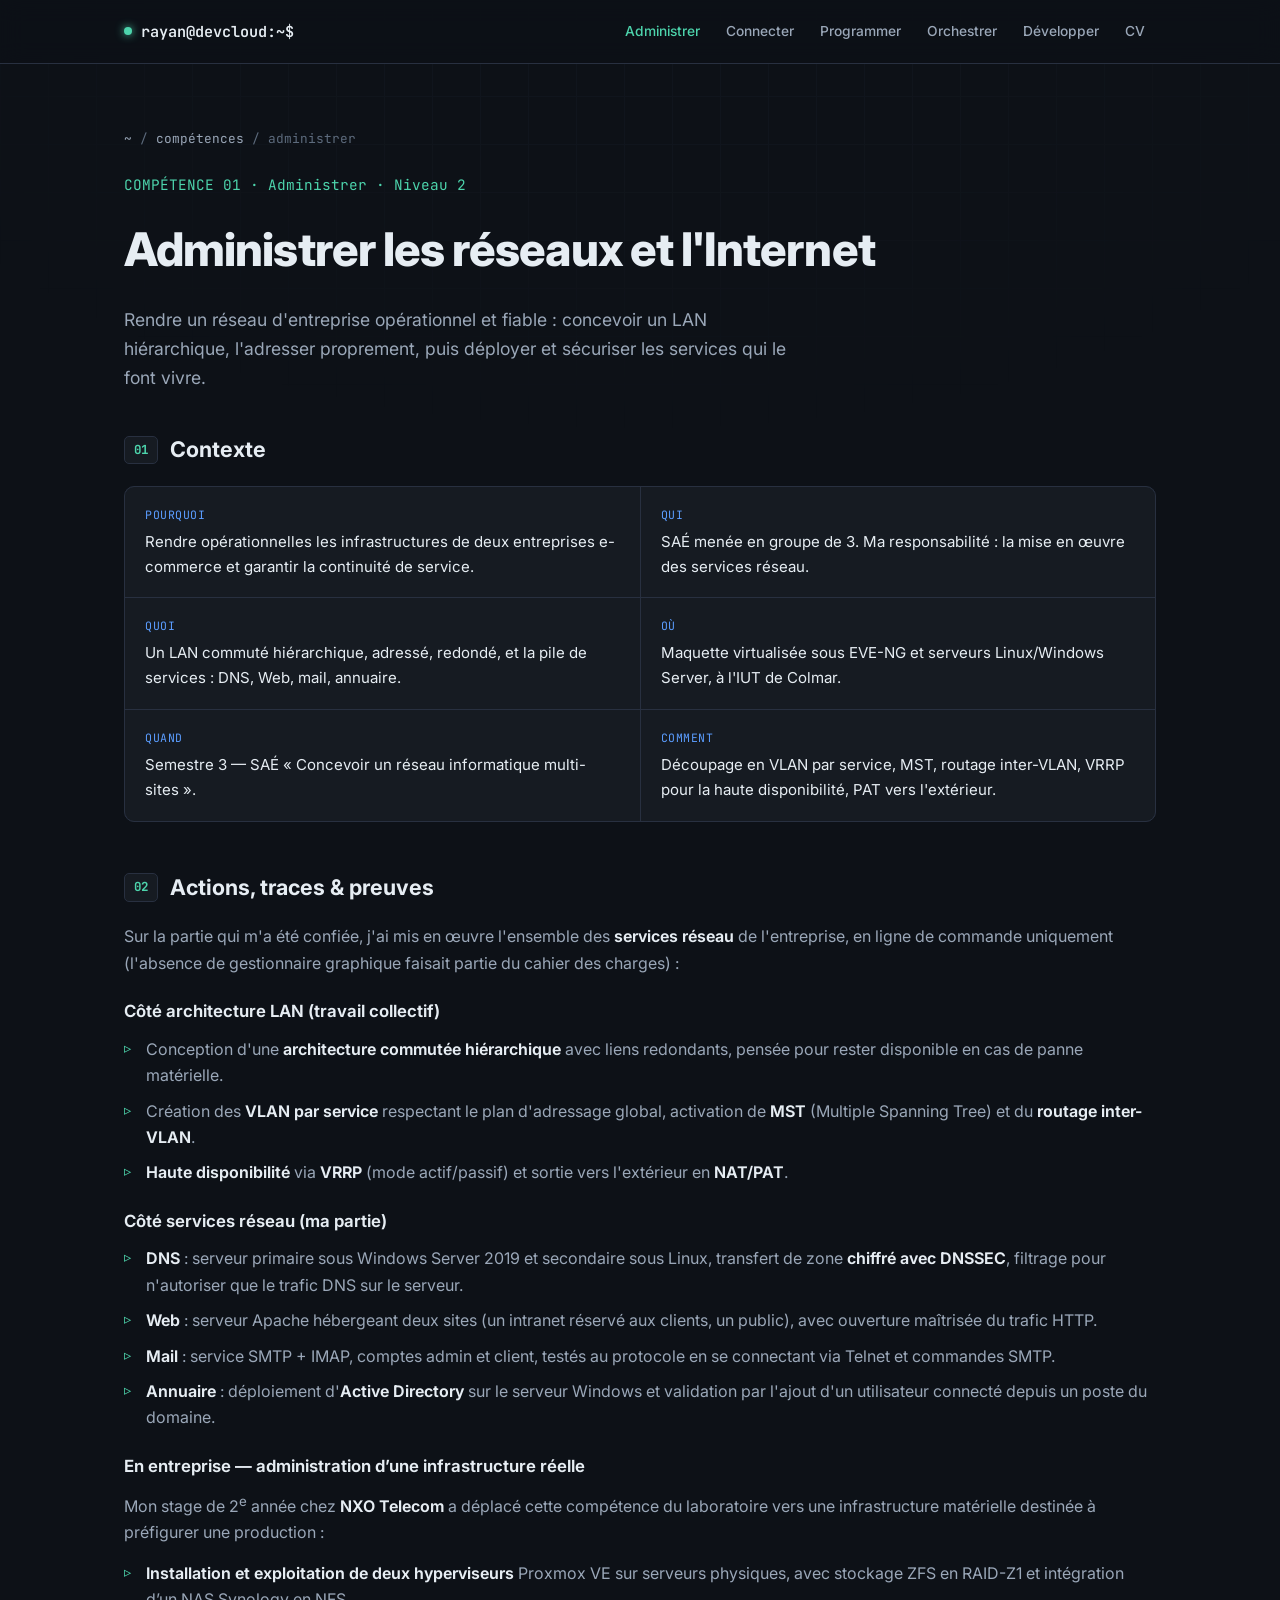
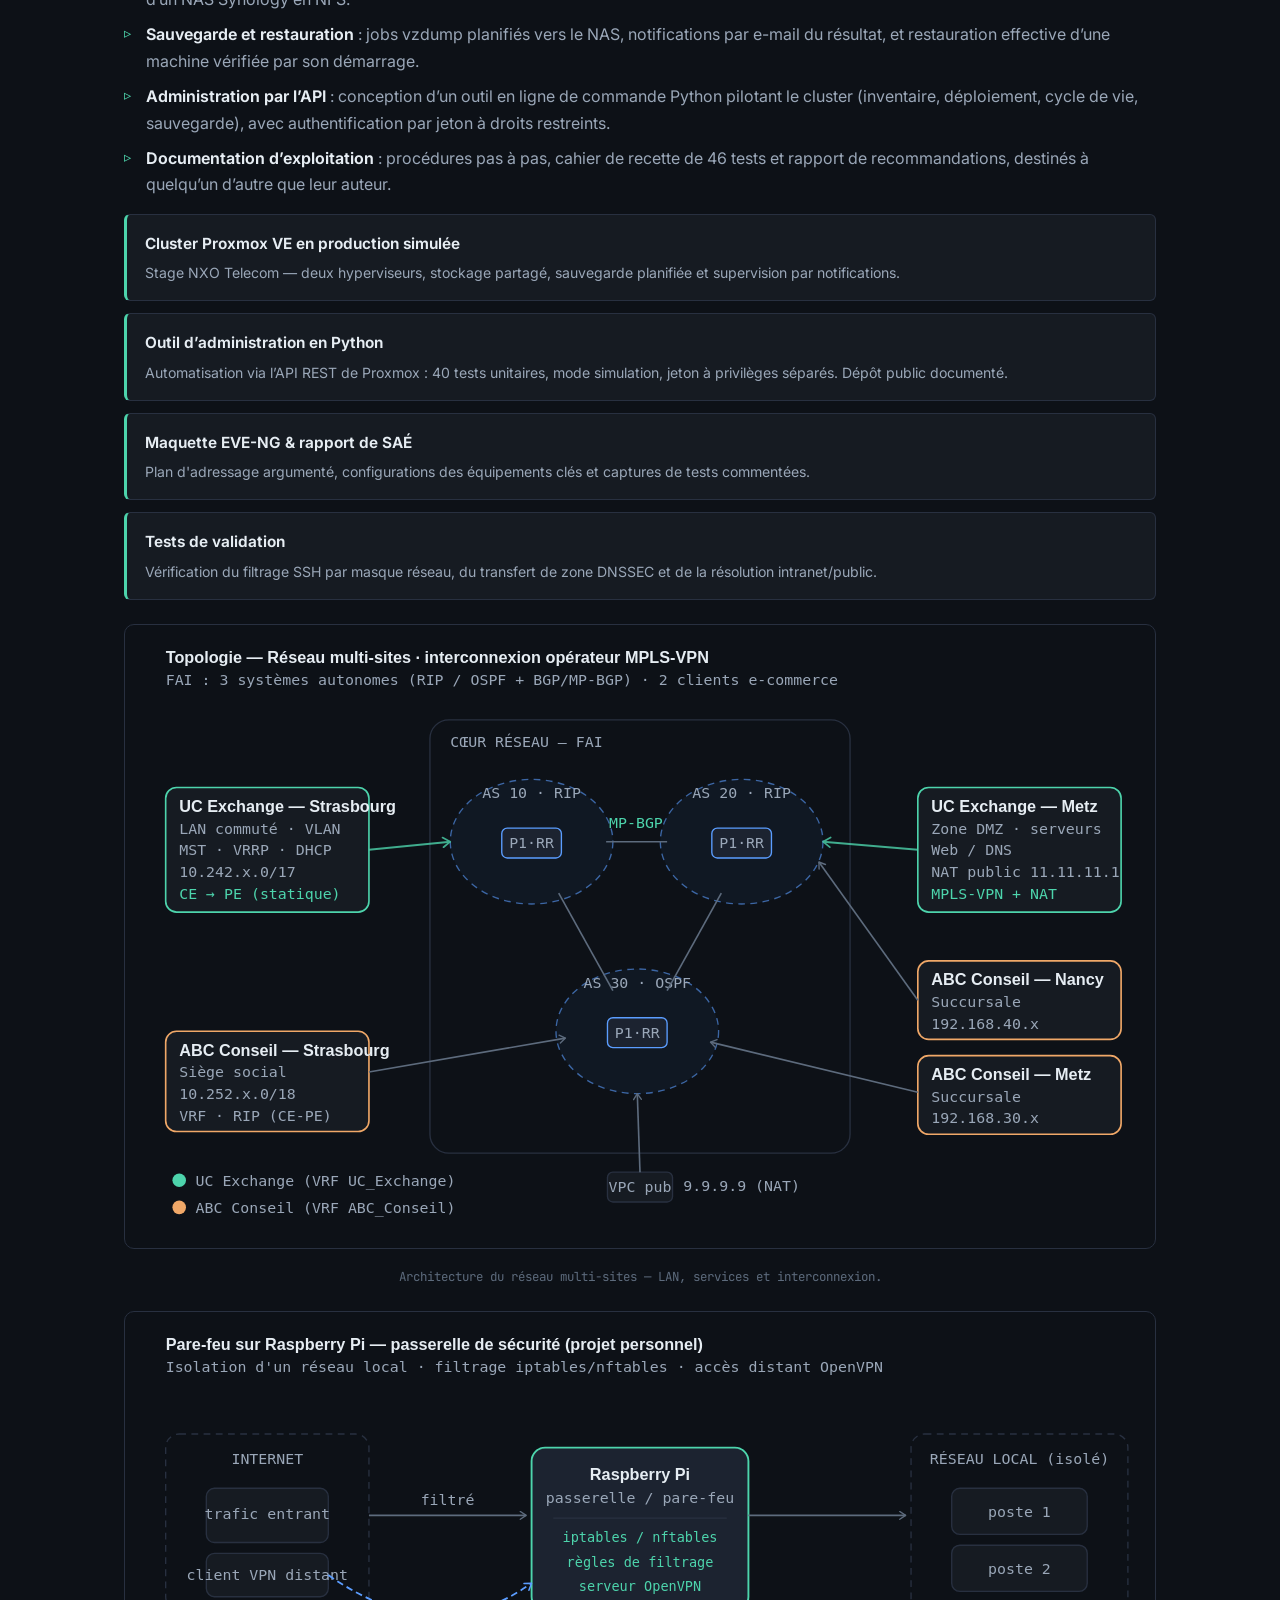
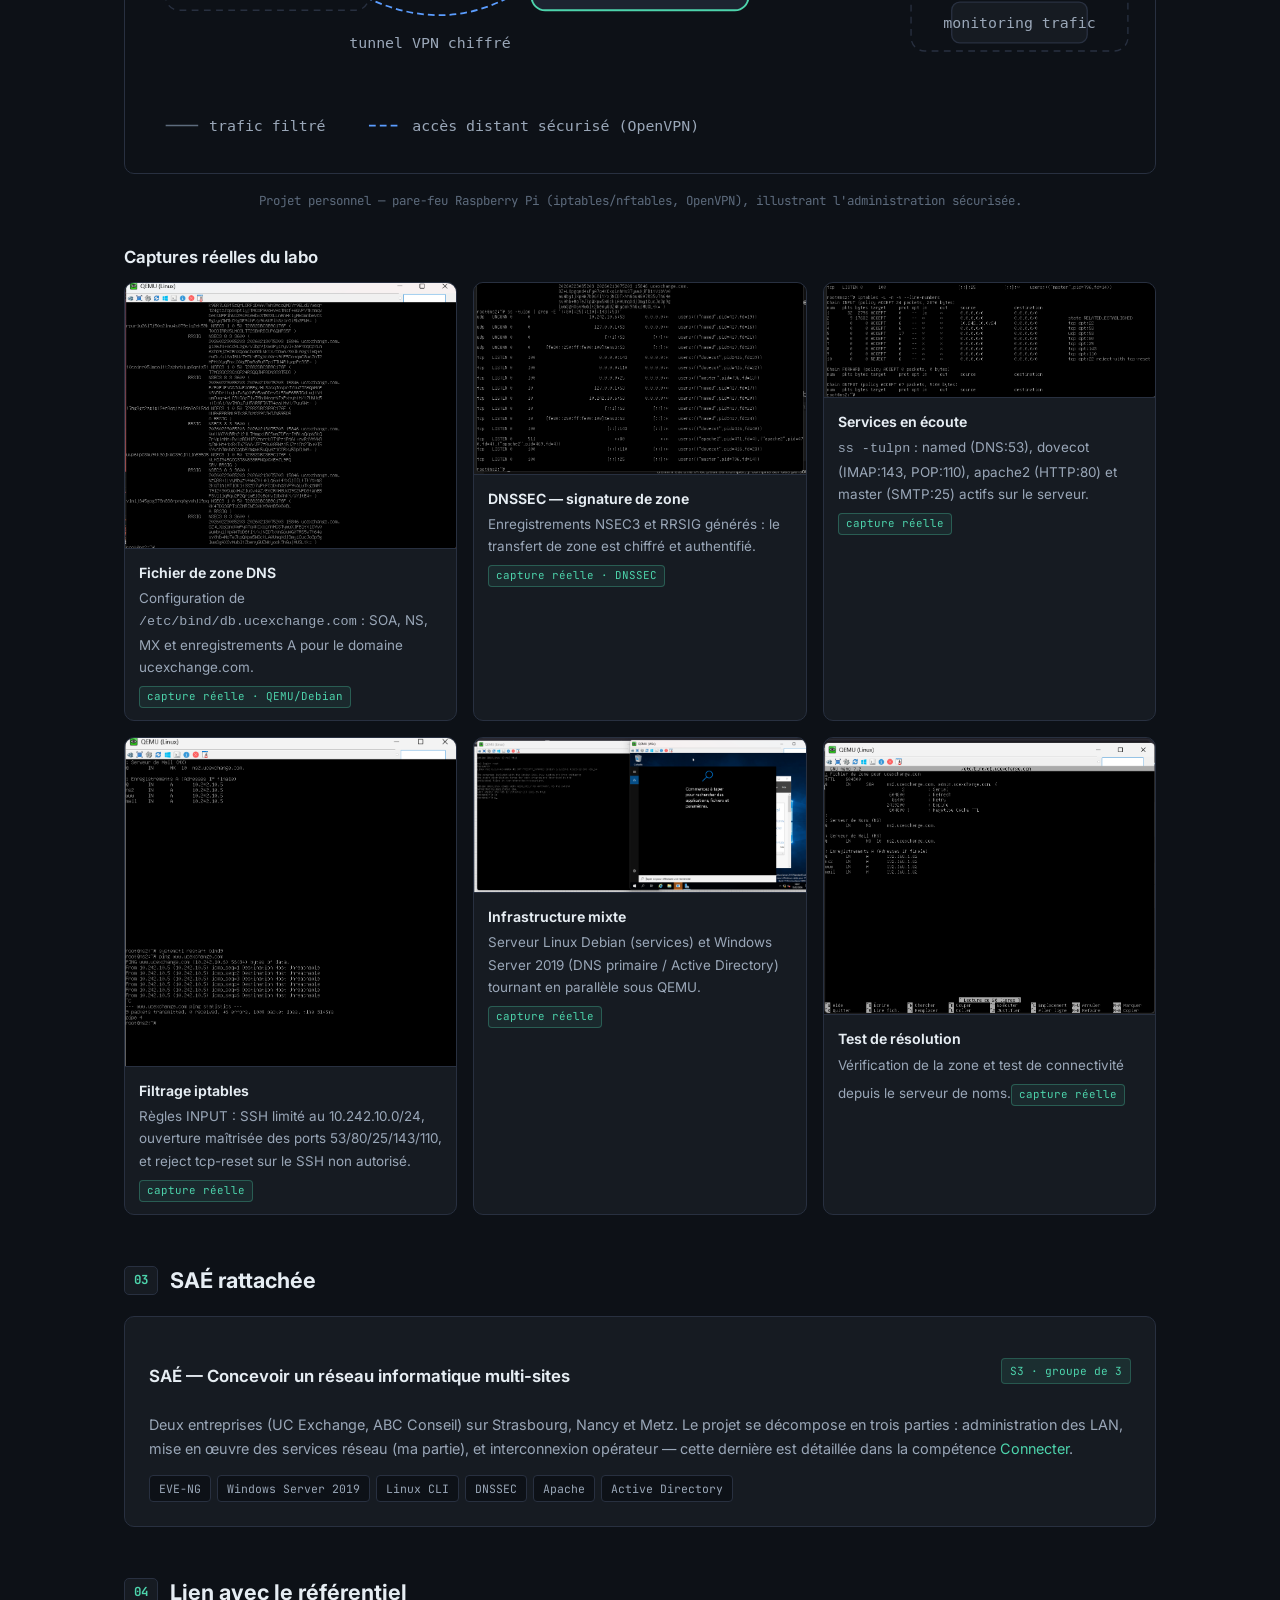
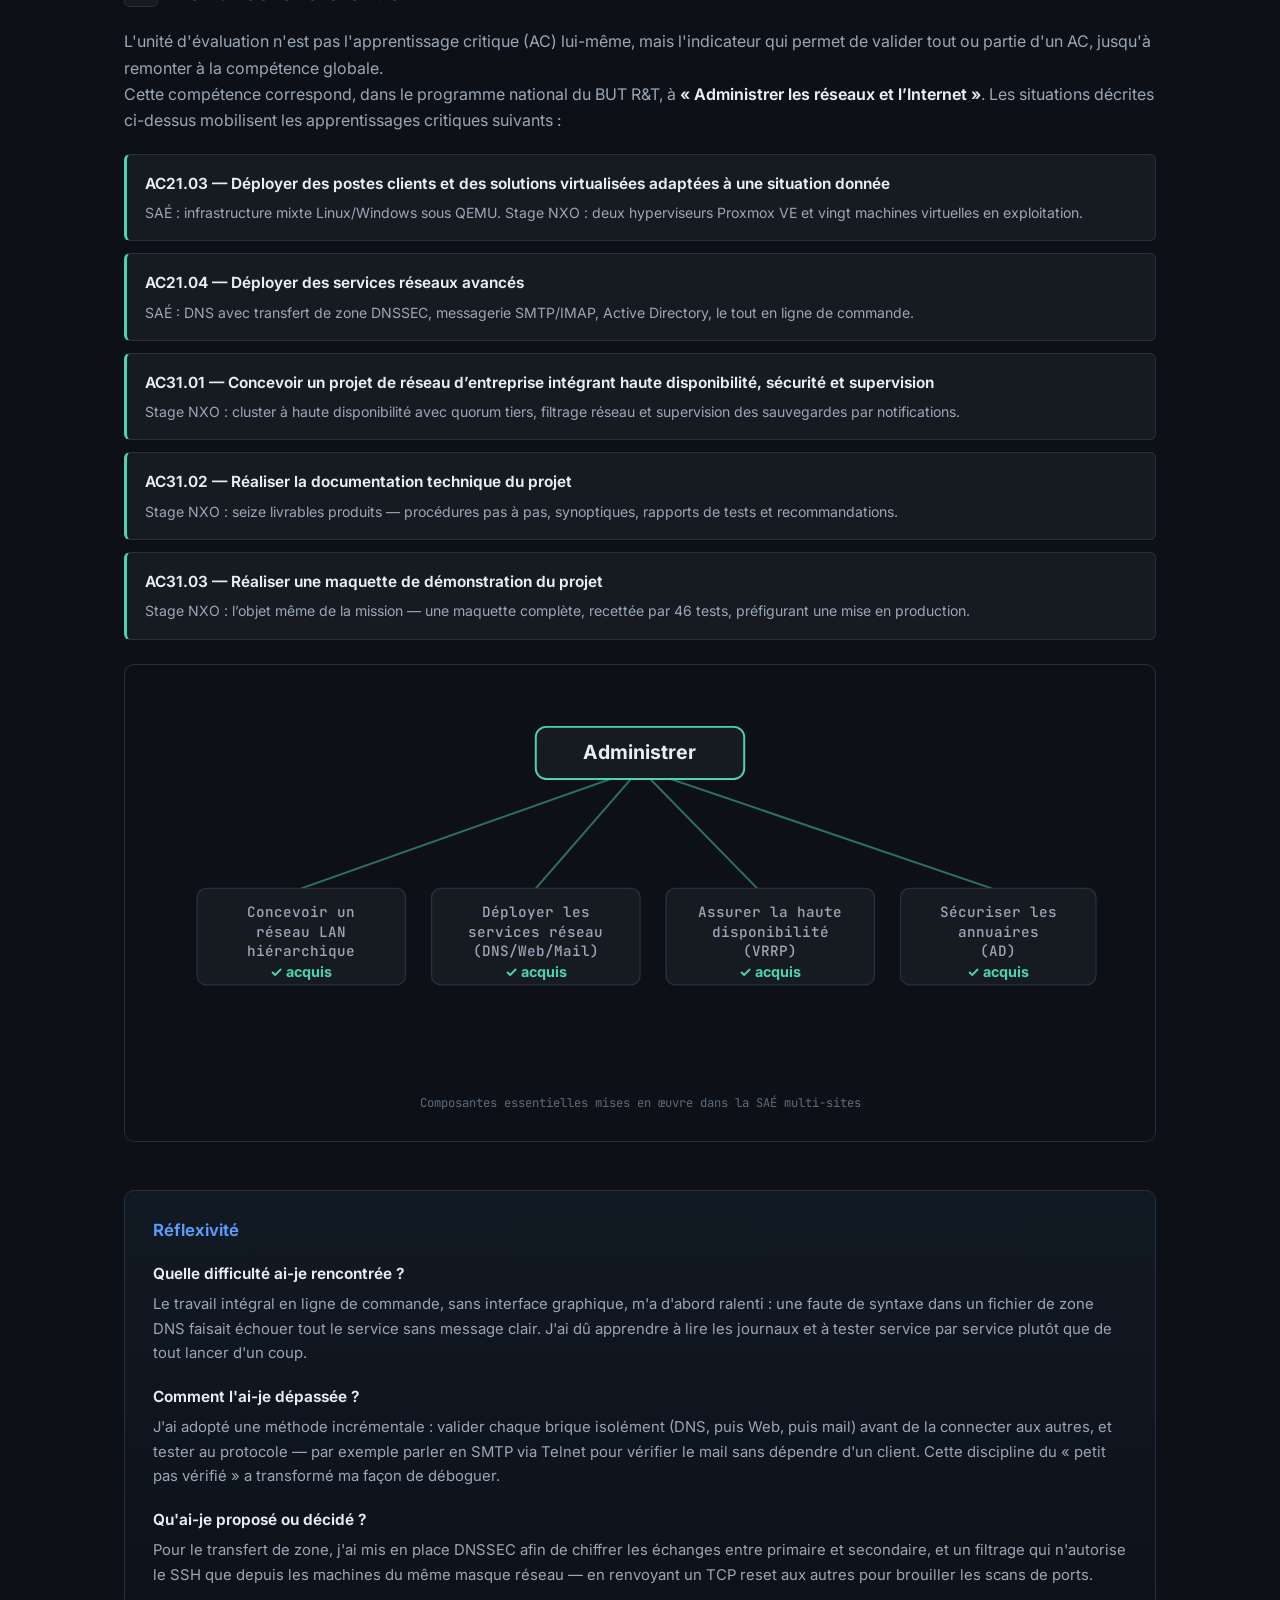
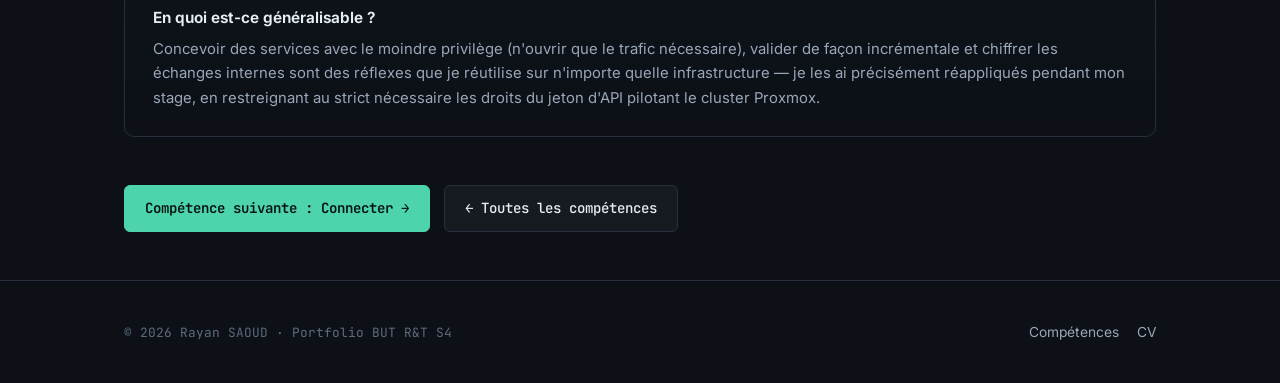
==== commit e2cda3d4: "Add files via upload" ====
--- a/competences/administrer.html
+++ b/competences/administrer.html
@@ -69,8 +69,18 @@
         <li><strong>Mail</strong> : service SMTP + IMAP, comptes admin et client, testés au protocole en se connectant via Telnet et commandes SMTP.</li>
         <li><strong>Annuaire</strong> : déploiement d'<strong>Active Directory</strong> sur le serveur Windows et validation par l'ajout d'un utilisateur connecté depuis un poste du domaine.</li>
       </ul>
+      <h3>En entreprise — administration d’une infrastructure réelle</h3>
+      <p>Mon stage de 2<sup>e</sup> année chez <strong>NXO Telecom</strong> a déplacé cette compétence du laboratoire vers une infrastructure matérielle destinée à préfigurer une production :</p>
+      <ul>
+        <li><strong>Installation et exploitation de deux hyperviseurs</strong> Proxmox VE sur serveurs physiques, avec stockage ZFS en RAID-Z1 et intégration d’un NAS Synology en NFS.</li>
+        <li><strong>Sauvegarde et restauration</strong> : jobs vzdump planifiés vers le NAS, notifications par e-mail du résultat, et restauration effective d’une machine vérifiée par son démarrage.</li>
+        <li><strong>Administration par l’API</strong> : conception d’un outil en ligne de commande Python pilotant le cluster (inventaire, déploiement, cycle de vie, sauvegarde), avec authentification par jeton à droits restreints.</li>
+        <li><strong>Documentation d’exploitation</strong> : procédures pas à pas, cahier de recette de 46 tests et rapport de recommandations, destinés à quelqu’un d’autre que leur auteur.</li>
+      </ul>
     </div>
     <div class="evidence">
+      <div class="ev"><div class="t">Cluster Proxmox VE en production simulée</div><div class="d">Stage NXO Telecom — deux hyperviseurs, stockage partagé, sauvegarde planifiée et supervision par notifications.</div></div>
+      <div class="ev"><div class="t">Outil d’administration en Python</div><div class="d">Automatisation via l’API REST de Proxmox : 40 tests unitaires, mode simulation, jeton à privilèges séparés. Dépôt public documenté.</div></div>
       <div class="ev"><div class="t">Maquette EVE-NG &amp; rapport de SAÉ</div><div class="d">Plan d'adressage argumenté, configurations des équipements clés et captures de tests commentées.</div></div>
       <div class="ev"><div class="t">Tests de validation</div><div class="d">Vérification du filtrage SSH par masque réseau, du transfert de zone DNSSEC et de la résolution intranet/public.</div></div>
     </div>
@@ -126,6 +136,16 @@
   <section class="subsection reveal">
     <h2><span class="marker">04</span> Lien avec le référentiel</h2>
     <p class="prose" style="color:var(--text-dim)">L'unité d'évaluation n'est pas l'apprentissage critique (AC) lui-même, mais l'indicateur qui permet de valider tout ou partie d'un AC, jusqu'à remonter à la compétence globale.</p>
+    <div class="prose" style="margin-bottom:20px">
+      <p>Cette compétence correspond, dans le programme national du BUT R&amp;T, à <strong>« Administrer les réseaux et l’Internet »</strong>. Les situations décrites ci-dessus mobilisent les apprentissages critiques suivants :</p>
+    </div>
+    <div class="evidence" style="margin-bottom:24px">
+      <div class="ev"><div class="t">AC21.03 — Déployer des postes clients et des solutions virtualisées adaptées à une situation donnée</div><div class="d">SAÉ : infrastructure mixte Linux/Windows sous QEMU. Stage NXO : deux hyperviseurs Proxmox VE et vingt machines virtuelles en exploitation.</div></div>
+      <div class="ev"><div class="t">AC21.04 — Déployer des services réseaux avancés</div><div class="d">SAÉ : DNS avec transfert de zone DNSSEC, messagerie SMTP/IMAP, Active Directory, le tout en ligne de commande.</div></div>
+      <div class="ev"><div class="t">AC31.01 — Concevoir un projet de réseau d’entreprise intégrant haute disponibilité, sécurité et supervision</div><div class="d">Stage NXO : cluster à haute disponibilité avec quorum tiers, filtrage réseau et supervision des sauvegardes par notifications.</div></div>
+      <div class="ev"><div class="t">AC31.02 — Réaliser la documentation technique du projet</div><div class="d">Stage NXO : seize livrables produits — procédures pas à pas, synoptiques, rapports de tests et recommandations.</div></div>
+      <div class="ev"><div class="t">AC31.03 — Réaliser une maquette de démonstration du projet</div><div class="d">Stage NXO : l’objet même de la mission — une maquette complète, recettée par 46 tests, préfigurant une mise en production.</div></div>
+    </div>
     <div class="ref-tree">
       <svg class="svg-tree" viewBox="0 0 760 300" role="img" aria-label="Arbre de la compétence Administrer">
         <!-- edges -->
@@ -178,7 +198,7 @@
         <div class="qa"><div class="q">Quelle difficulté ai-je rencontrée ?</div><div class="a">Le travail intégral en ligne de commande, sans interface graphique, m'a d'abord ralenti : une faute de syntaxe dans un fichier de zone DNS faisait échouer tout le service sans message clair. J'ai dû apprendre à lire les journaux et à tester service par service plutôt que de tout lancer d'un coup.</div></div>
         <div class="qa"><div class="q">Comment l'ai-je dépassée ?</div><div class="a">J'ai adopté une méthode incrémentale : valider chaque brique isolément (DNS, puis Web, puis mail) avant de la connecter aux autres, et tester au protocole — par exemple parler en SMTP via Telnet pour vérifier le mail sans dépendre d'un client. Cette discipline du « petit pas vérifié » a transformé ma façon de déboguer.</div></div>
         <div class="qa"><div class="q">Qu'ai-je proposé ou décidé ?</div><div class="a">Pour le transfert de zone, j'ai mis en place DNSSEC afin de chiffrer les échanges entre primaire et secondaire, et un filtrage qui n'autorise le SSH que depuis les machines du même masque réseau — en renvoyant un TCP reset aux autres pour brouiller les scans de ports.</div></div>
-        <div class="qa"><div class="q">En quoi est-ce généralisable ?</div><div class="a">Concevoir des services avec le moindre privilège (n'ouvrir que le trafic nécessaire), valider de façon incrémentale et chiffrer les échanges internes sont des réflexes que je réutilise sur n'importe quelle infrastructure — c'est exactement ce que j'irai appliquer pendant mon stage d'administrateur réseau.</div></div>
+        <div class="qa"><div class="q">En quoi est-ce généralisable ?</div><div class="a">Concevoir des services avec le moindre privilège (n'ouvrir que le trafic nécessaire), valider de façon incrémentale et chiffrer les échanges internes sont des réflexes que je réutilise sur n'importe quelle infrastructure — je les ai précisément réappliqués pendant mon stage, en restreignant au strict nécessaire les droits du jeton d'API pilotant le cluster Proxmox.</div></div>
       </div>
     </div>
   </section>
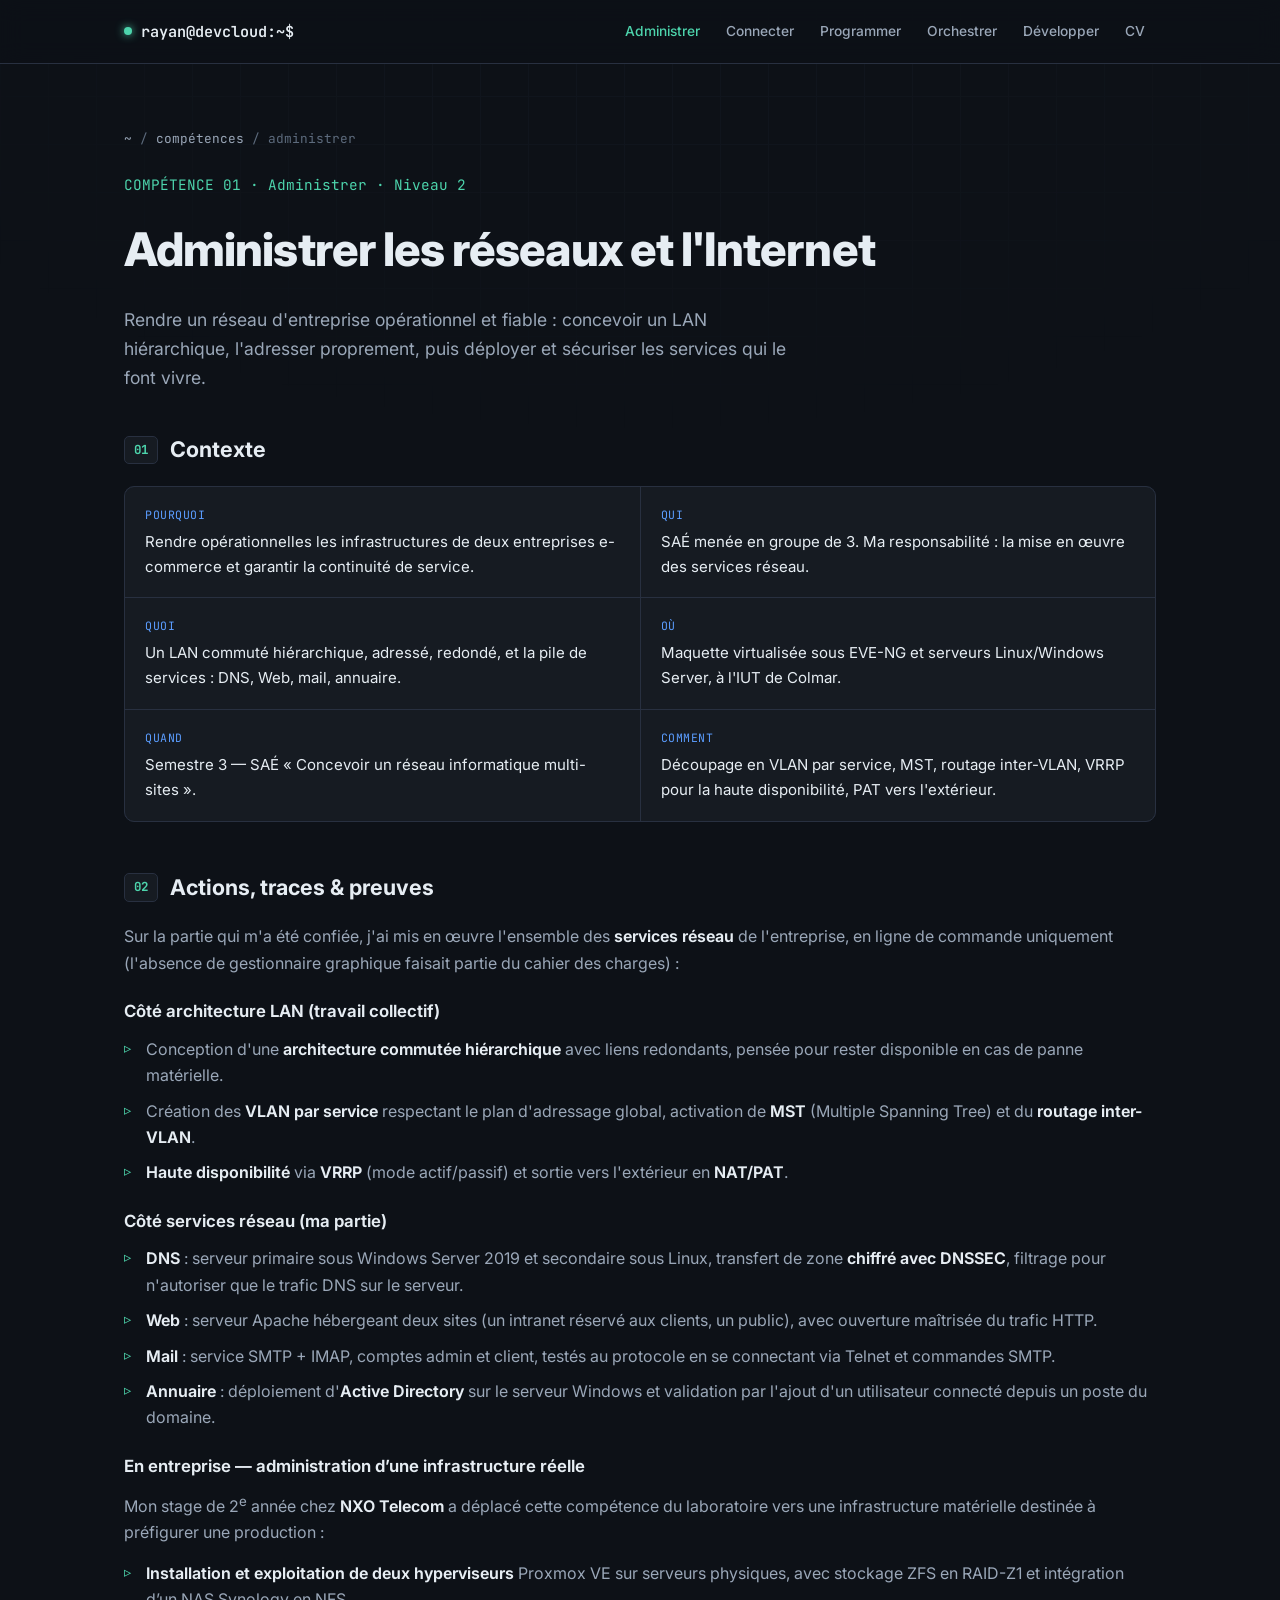
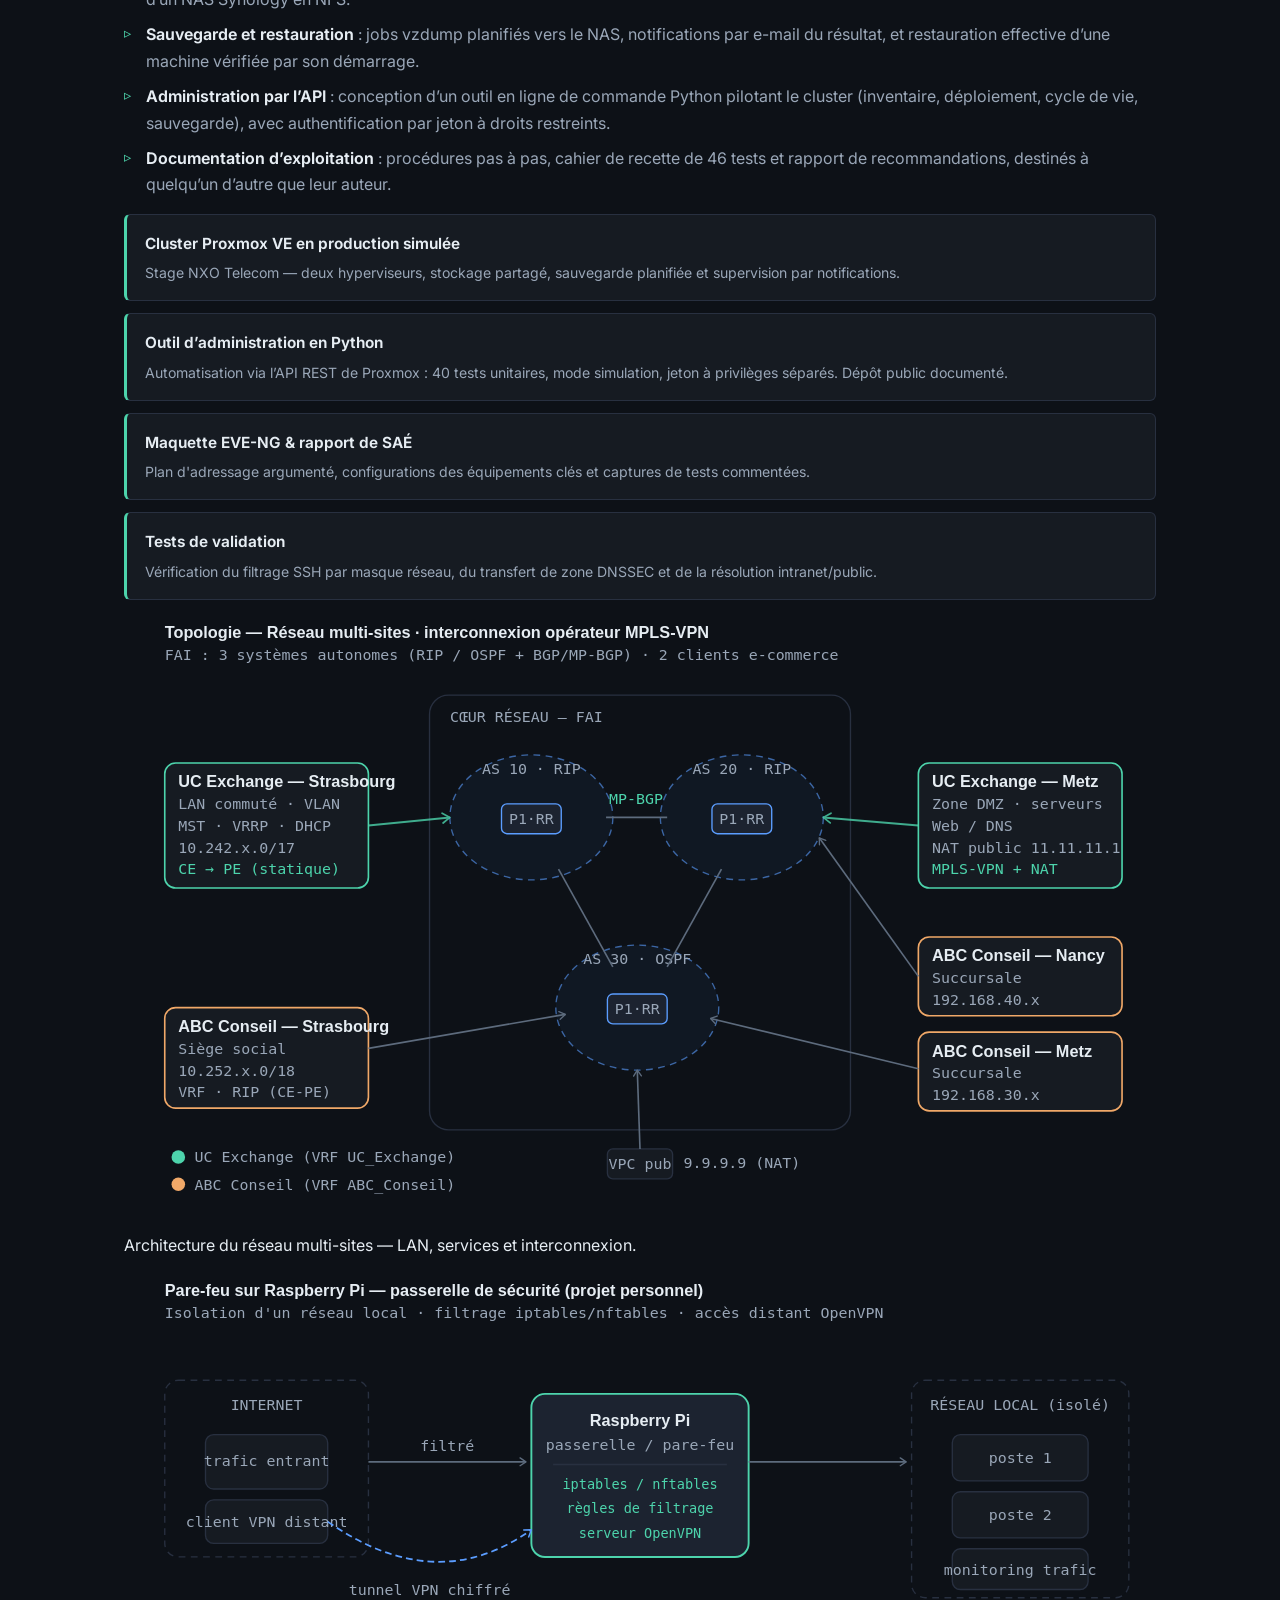
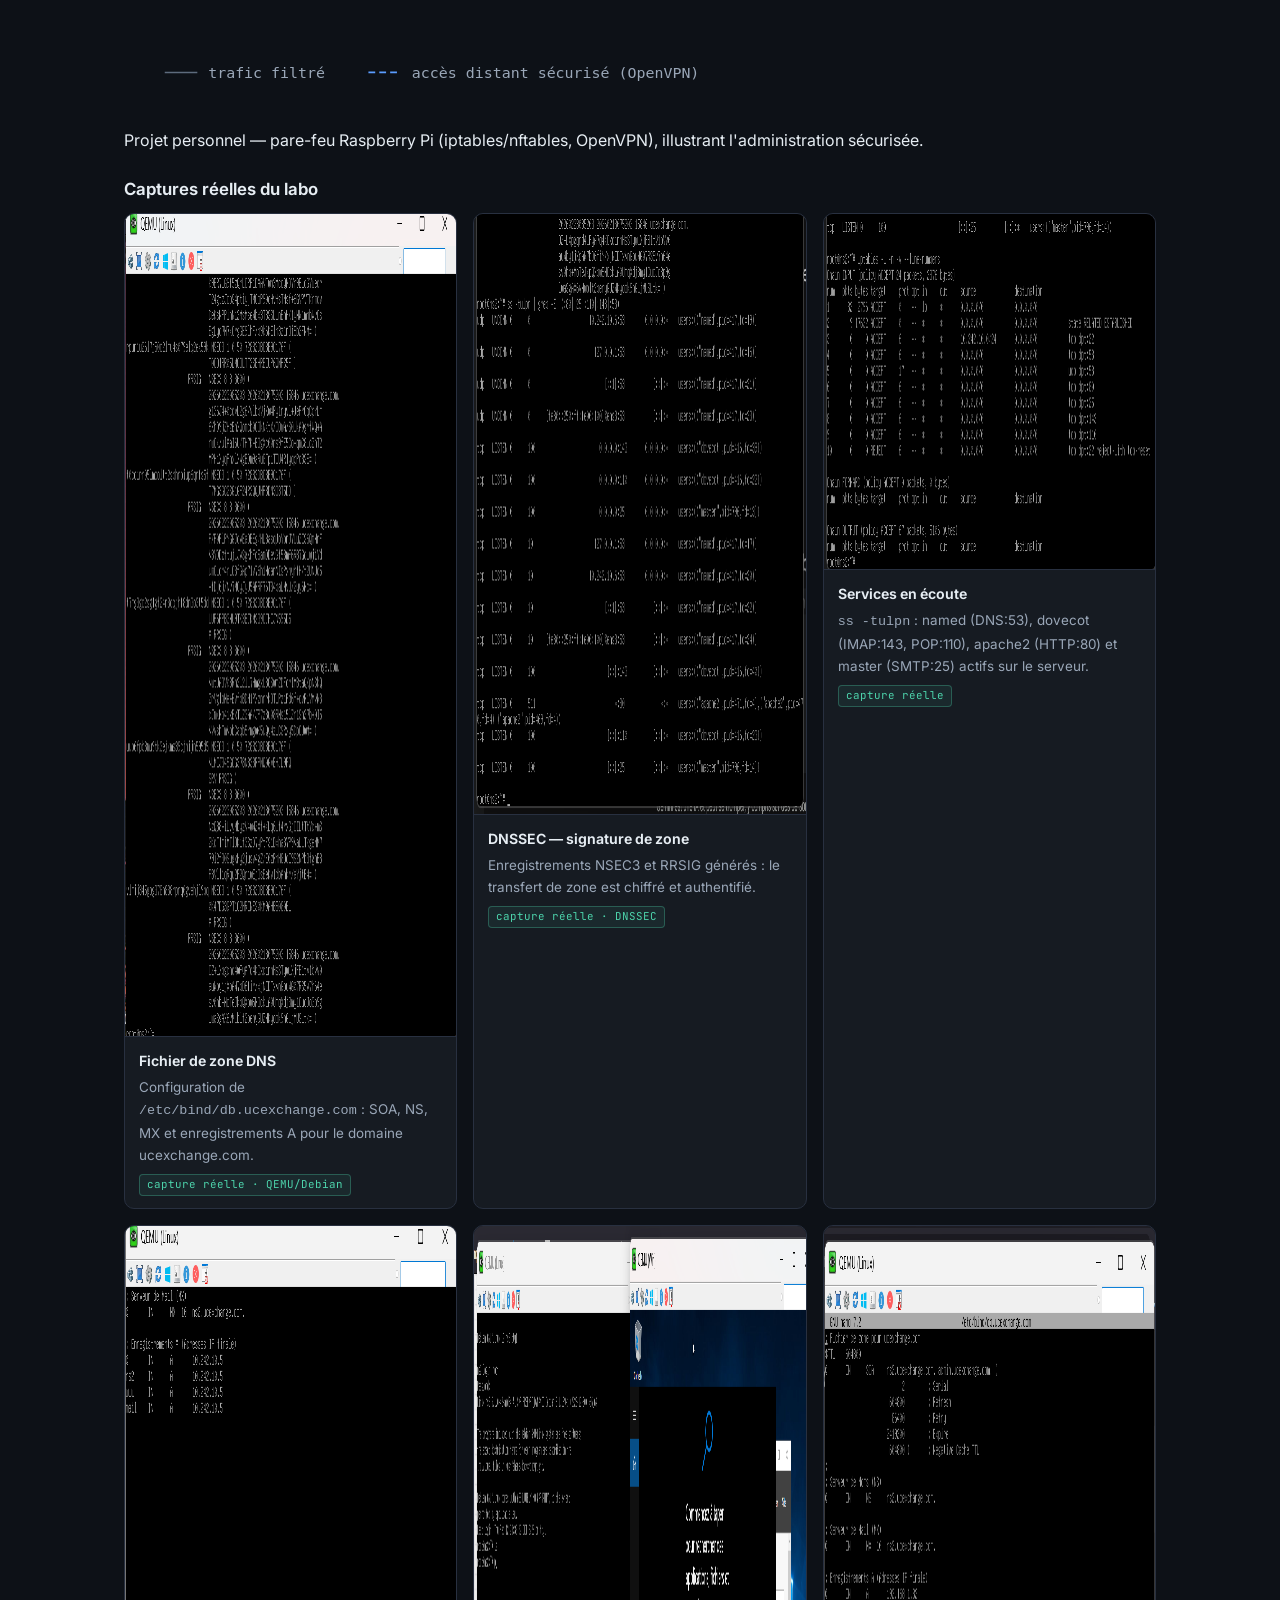
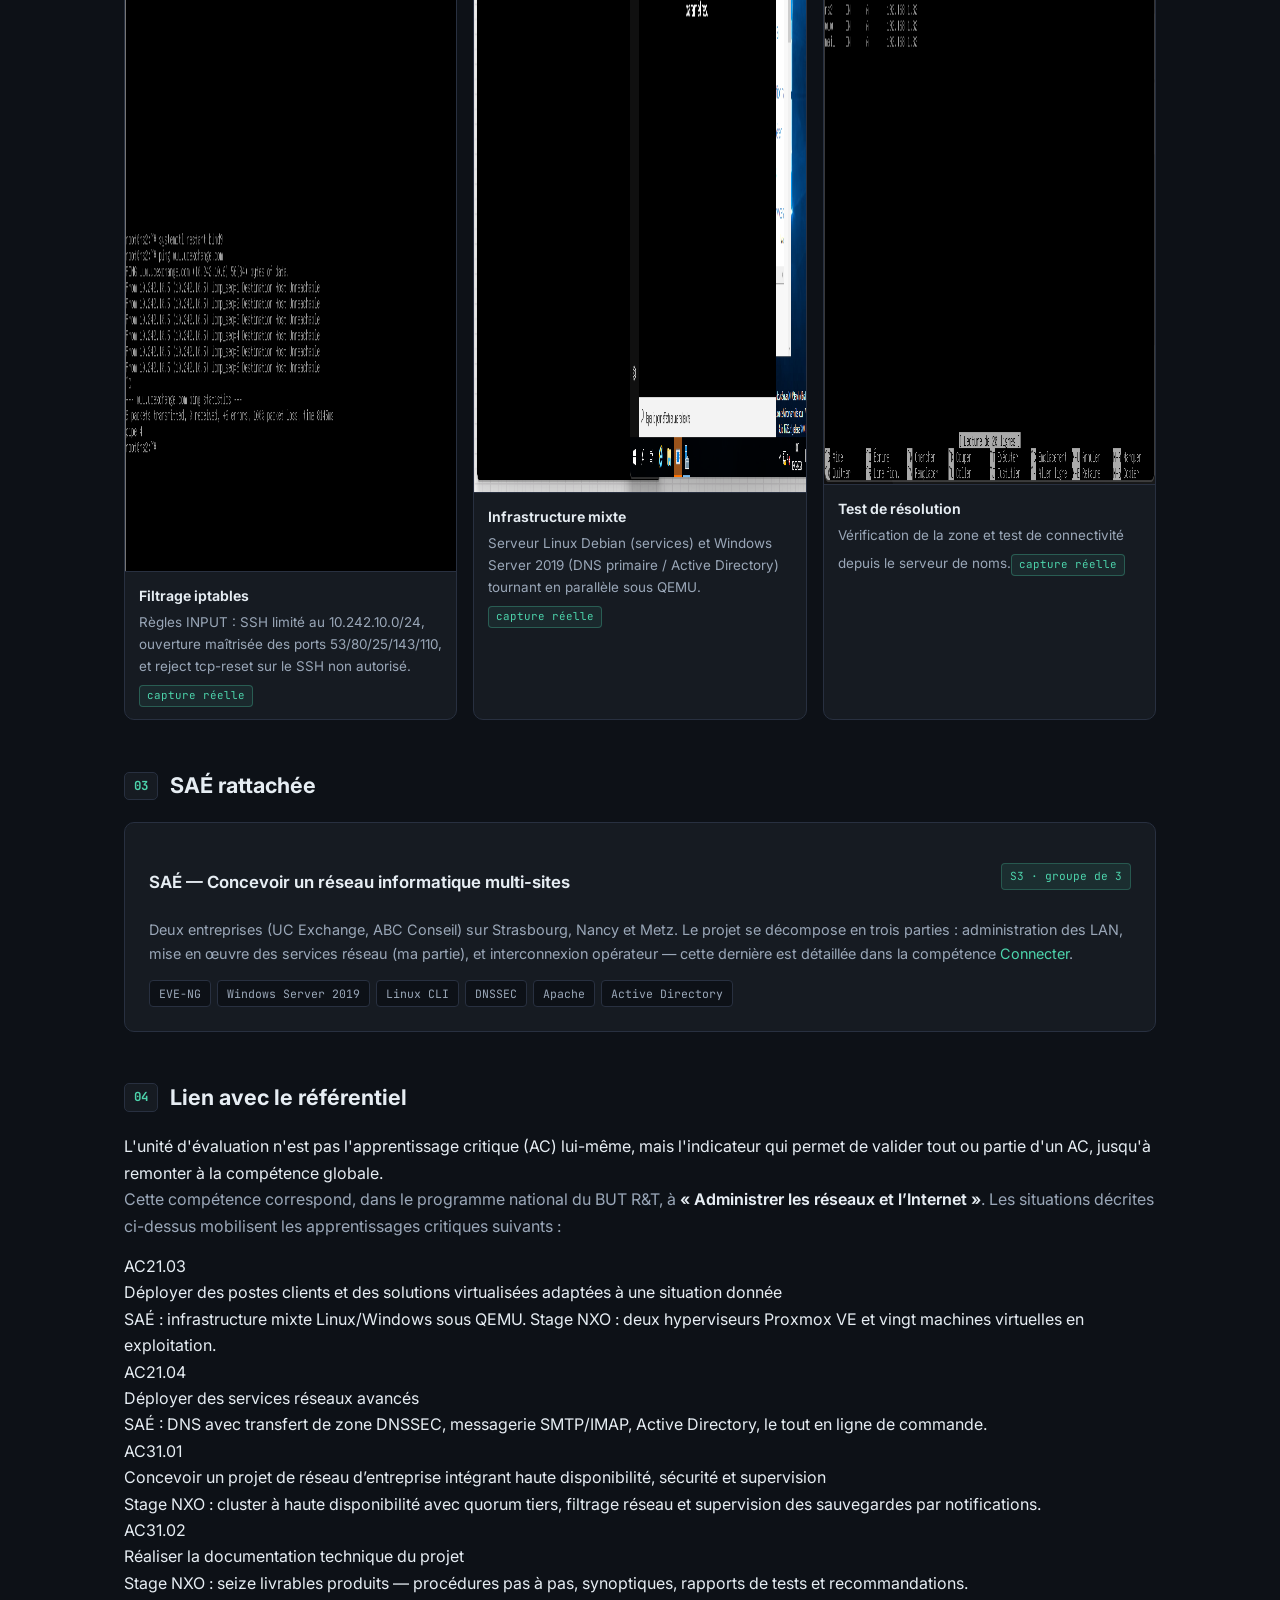
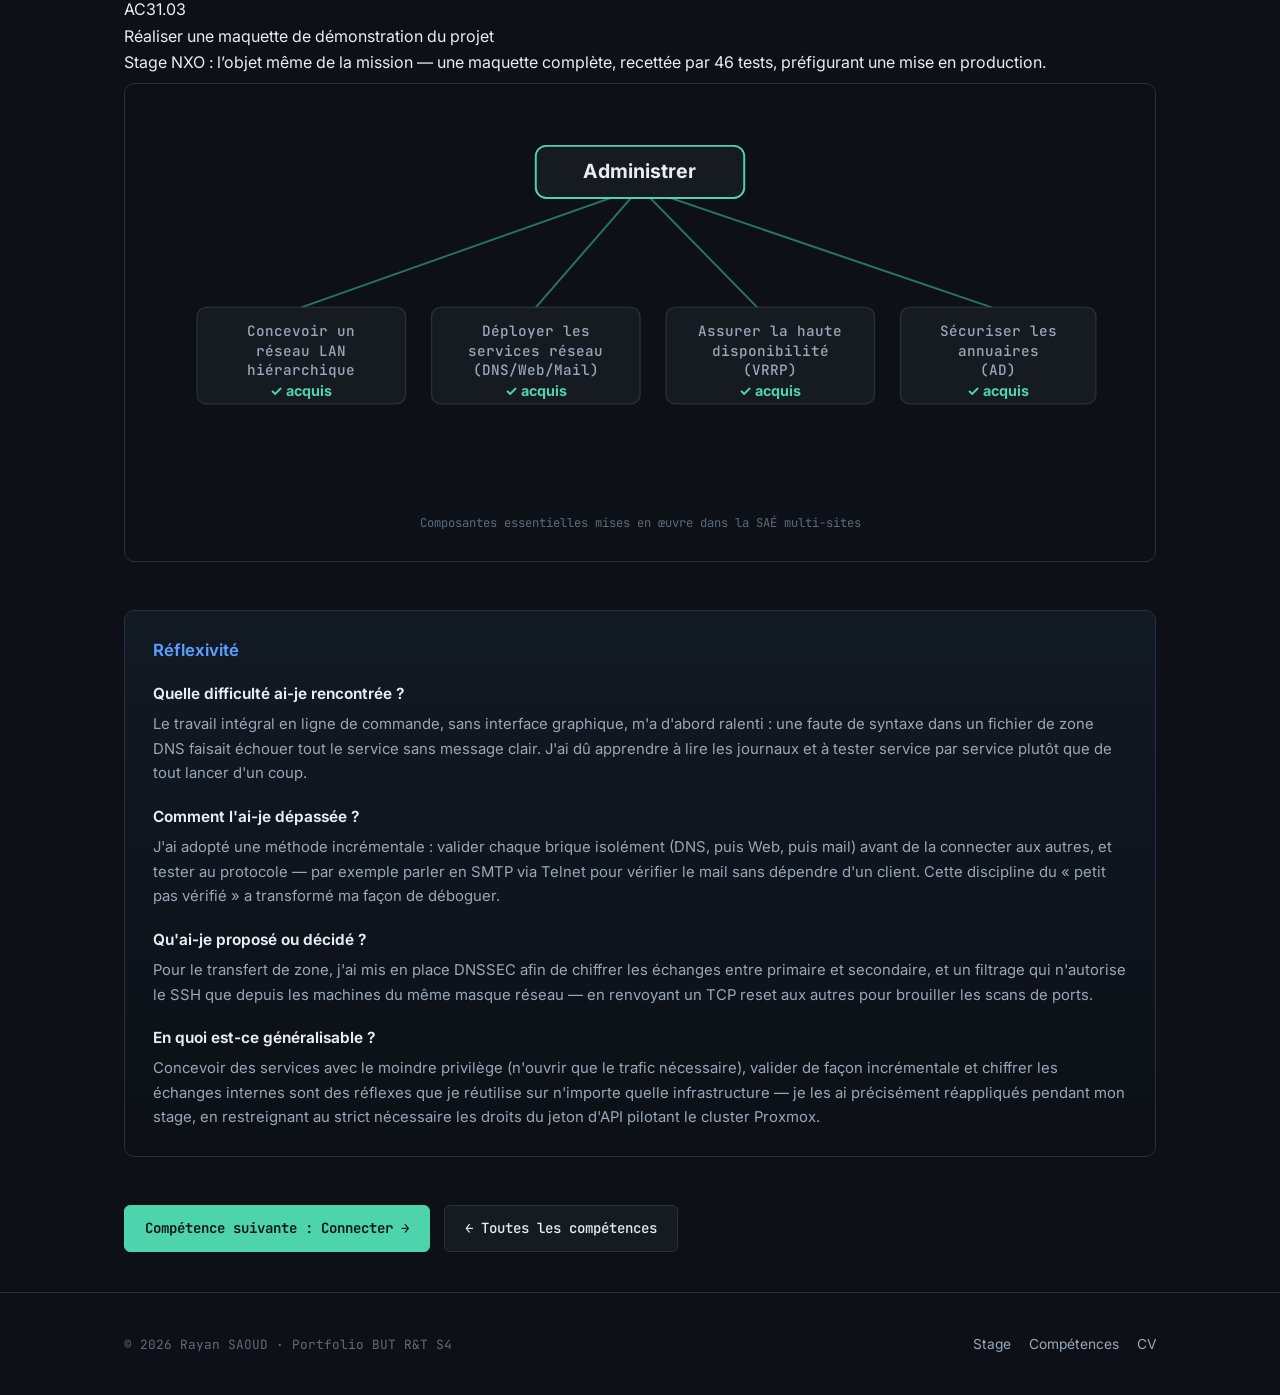
==== commit ac24bbd2: "Add files via upload" ====
--- a/competences/administrer.html
+++ b/competences/administrer.html
@@ -7,10 +7,21 @@
 <meta name="description" content="Compétence Administrer les réseaux et l'Internet — BUT R&T 2e année.">
 <link rel="preconnect" href="https://fonts.googleapis.com">
 <link rel="preconnect" href="https://fonts.gstatic.com" crossorigin>
-<link href="https://fonts.googleapis.com/css2?family=Inter:wght@400;500;600;700;800&family=JetBrains+Mono:wght@400;500;600&display=swap" rel="stylesheet">
+<link href="https://fonts.googleapis.com/css2?family=Inter:wght@400;500;600&family=Inter+Tight:wght@500;600;700&family=JetBrains+Mono:wght@400;500&display=swap" rel="stylesheet">
+<link rel="icon" href="data:image/svg+xml,%3Csvg xmlns='http://www.w3.org/2000/svg' viewBox='0 0 32 32'%3E%3Crect width='32' height='32' rx='7' fill='%23000'/%3E%3Ccircle cx='16' cy='16' r='5' fill='%2330d158'/%3E%3C/svg%3E">
+<meta property="og:type" content="website">
+<meta property="og:site_name" content="Portfolio — Rayan Saoud">
+<meta property="og:title" content="Administrer — Portfolio Rayan SAOUD">
+<meta property="og:description" content="Compétence Administrer les réseaux et l'Internet — BUT R&T 2e année.">
+<meta property="og:url" content="https://ryn-s.github.io/portfoliort/">
+<meta property="og:image" content="https://ryn-s.github.io/portfoliort/assets/img/preview.png">
+<meta property="og:locale" content="fr_FR">
+<meta name="twitter:card" content="summary_large_image">
+<meta name="theme-color" content="#000000">
 <link rel="stylesheet" href="../assets/css/style.css">
 </head>
 <body>
+<div class="glow" aria-hidden="true"></div>
 
 <nav class="nav">
   <div class="nav-inner">
@@ -84,39 +95,39 @@
       <div class="ev"><div class="t">Maquette EVE-NG &amp; rapport de SAÉ</div><div class="d">Plan d'adressage argumenté, configurations des équipements clés et captures de tests commentées.</div></div>
       <div class="ev"><div class="t">Tests de validation</div><div class="d">Vérification du filtrage SSH par masque réseau, du transfert de zone DNSSEC et de la résolution intranet/public.</div></div>
     </div>
-    <figure style="margin:24px 0 0">
-      <img src="../assets/img/topologie-multisite.svg" alt="Topologie du réseau multi-sites" style="width:100%;border:1px solid var(--line);border-radius:var(--radius);background:var(--bg)">
-      <figcaption style="font-family:var(--mono);font-size:0.78rem;color:var(--text-faint);margin-top:10px;text-align:center">Architecture du réseau multi-sites — LAN, services et interconnexion.</figcaption>
+    <figure class="figure">
+      <img src="../assets/img/topologie-multisite.svg" alt="Topologie du réseau multi-sites">
+      <figcaption>Architecture du réseau multi-sites — LAN, services et interconnexion.</figcaption>
     </figure>
-    <figure style="margin:24px 0 0">
-      <img src="../assets/img/firewall-raspberry.svg" alt="Pare-feu sur Raspberry Pi" style="width:100%;border:1px solid var(--line);border-radius:var(--radius);background:var(--bg)">
-      <figcaption style="font-family:var(--mono);font-size:0.78rem;color:var(--text-faint);margin-top:10px;text-align:center">Projet personnel — pare-feu Raspberry Pi (iptables/nftables, OpenVPN), illustrant l'administration sécurisée.</figcaption>
+    <figure class="figure">
+      <img src="../assets/img/firewall-raspberry.svg" alt="Pare-feu sur Raspberry Pi">
+      <figcaption>Projet personnel — pare-feu Raspberry Pi (iptables/nftables, OpenVPN), illustrant l'administration sécurisée.</figcaption>
     </figure>
 
-    <h3 style="margin-top:32px">Captures réelles du labo</h3>
+    <h3 class="stack-lg">Captures réelles du labo</h3>
     <div class="captures">
       <figure class="capture">
-        <img src="../assets/img/captures/dns-zone-nano.png" alt="Fichier de zone DNS db.ucexchange.com édité sous nano">
+        <img src="../assets/img/captures/dns-zone-nano.png" alt="Fichier de zone DNS db.ucexchange.com édité sous nano" width="1028" height="823">
         <figcaption><strong>Fichier de zone DNS</strong>Configuration de <code>/etc/bind/db.ucexchange.com</code> : SOA, NS, MX et enregistrements A pour le domaine ucexchange.com.<span class="badge-real">capture réelle · QEMU/Debian</span></figcaption>
       </figure>
       <figure class="capture">
-        <img src="../assets/img/captures/dnssec-nsec3.png" alt="Enregistrements DNSSEC NSEC3 et RRSIG">
+        <img src="../assets/img/captures/dnssec-nsec3.png" alt="Enregistrements DNSSEC NSEC3 et RRSIG" width="1042" height="601">
         <figcaption><strong>DNSSEC — signature de zone</strong>Enregistrements NSEC3 et RRSIG générés : le transfert de zone est chiffré et authentifié.<span class="badge-real">capture réelle · DNSSEC</span></figcaption>
       </figure>
       <figure class="capture">
-        <img src="../assets/img/captures/ss-services.png" alt="Sortie de ss -tulpn montrant les services en écoute">
+        <img src="../assets/img/captures/ss-services.png" alt="Sortie de ss -tulpn montrant les services en écoute" width="1031" height="356">
         <figcaption><strong>Services en écoute</strong><code>ss -tulpn</code> : named (DNS:53), dovecot (IMAP:143, POP:110), apache2 (HTTP:80) et master (SMTP:25) actifs sur le serveur.<span class="badge-real">capture réelle</span></figcaption>
       </figure>
       <figure class="capture">
-        <img src="../assets/img/captures/iptables-rules.png" alt="Règles iptables affichées">
+        <img src="../assets/img/captures/iptables-rules.png" alt="Règles iptables affichées" width="955" height="946">
         <figcaption><strong>Filtrage iptables</strong>Règles INPUT : SSH limité au 10.242.10.0/24, ouverture maîtrisée des ports 53/80/25/143/110, et reject tcp-reset sur le SSH non autorisé.<span class="badge-real">capture réelle</span></figcaption>
       </figure>
       <figure class="capture">
-        <img src="../assets/img/captures/qemu-linux-windows.png" alt="Linux Debian et Windows Server 2019 côte à côte dans QEMU">
+        <img src="../assets/img/captures/qemu-linux-windows.png" alt="Linux Debian et Windows Server 2019 côte à côte dans QEMU" width="1861" height="867">
         <figcaption><strong>Infrastructure mixte</strong>Serveur Linux Debian (services) et Windows Server 2019 (DNS primaire / Active Directory) tournant en parallèle sous QEMU.<span class="badge-real">capture réelle</span></figcaption>
       </figure>
       <figure class="capture">
-        <img src="../assets/img/captures/dns-zone-ping.png" alt="Zone DNS et test de ping">
+        <img src="../assets/img/captures/dns-zone-ping.png" alt="Zone DNS et test de ping" width="1029" height="859">
         <figcaption><strong>Test de résolution</strong>Vérification de la zone et test de connectivité depuis le serveur de noms.<span class="badge-real">capture réelle</span></figcaption>
       </figure>
     </div>
@@ -135,16 +146,16 @@
   <!-- REFERENTIEL -->
   <section class="subsection reveal">
     <h2><span class="marker">04</span> Lien avec le référentiel</h2>
-    <p class="prose" style="color:var(--text-dim)">L'unité d'évaluation n'est pas l'apprentissage critique (AC) lui-même, mais l'indicateur qui permet de valider tout ou partie d'un AC, jusqu'à remonter à la compétence globale.</p>
-    <div class="prose" style="margin-bottom:20px">
+    <p class="prose note">L'unité d'évaluation n'est pas l'apprentissage critique (AC) lui-même, mais l'indicateur qui permet de valider tout ou partie d'un AC, jusqu'à remonter à la compétence globale.</p>
+    <div class="prose lead-in">
       <p>Cette compétence correspond, dans le programme national du BUT R&amp;T, à <strong>« Administrer les réseaux et l’Internet »</strong>. Les situations décrites ci-dessus mobilisent les apprentissages critiques suivants :</p>
     </div>
-    <div class="evidence" style="margin-bottom:24px">
-      <div class="ev"><div class="t">AC21.03 — Déployer des postes clients et des solutions virtualisées adaptées à une situation donnée</div><div class="d">SAÉ : infrastructure mixte Linux/Windows sous QEMU. Stage NXO : deux hyperviseurs Proxmox VE et vingt machines virtuelles en exploitation.</div></div>
-      <div class="ev"><div class="t">AC21.04 — Déployer des services réseaux avancés</div><div class="d">SAÉ : DNS avec transfert de zone DNSSEC, messagerie SMTP/IMAP, Active Directory, le tout en ligne de commande.</div></div>
-      <div class="ev"><div class="t">AC31.01 — Concevoir un projet de réseau d’entreprise intégrant haute disponibilité, sécurité et supervision</div><div class="d">Stage NXO : cluster à haute disponibilité avec quorum tiers, filtrage réseau et supervision des sauvegardes par notifications.</div></div>
-      <div class="ev"><div class="t">AC31.02 — Réaliser la documentation technique du projet</div><div class="d">Stage NXO : seize livrables produits — procédures pas à pas, synoptiques, rapports de tests et recommandations.</div></div>
-      <div class="ev"><div class="t">AC31.03 — Réaliser une maquette de démonstration du projet</div><div class="d">Stage NXO : l’objet même de la mission — une maquette complète, recettée par 46 tests, préfigurant une mise en production.</div></div>
+    <div class="ac-list lead-in">
+      <div class="ac"><div class="ac-code">AC21.03</div><div><div class="ac-label">Déployer des postes clients et des solutions virtualisées adaptées à une situation donnée</div><div class="ac-proof">SAÉ : infrastructure mixte Linux/Windows sous QEMU. Stage NXO : deux hyperviseurs Proxmox VE et vingt machines virtuelles en exploitation.</div></div></div>
+      <div class="ac"><div class="ac-code">AC21.04</div><div><div class="ac-label">Déployer des services réseaux avancés</div><div class="ac-proof">SAÉ : DNS avec transfert de zone DNSSEC, messagerie SMTP/IMAP, Active Directory, le tout en ligne de commande.</div></div></div>
+      <div class="ac"><div class="ac-code">AC31.01</div><div><div class="ac-label">Concevoir un projet de réseau d’entreprise intégrant haute disponibilité, sécurité et supervision</div><div class="ac-proof">Stage NXO : cluster à haute disponibilité avec quorum tiers, filtrage réseau et supervision des sauvegardes par notifications.</div></div></div>
+      <div class="ac"><div class="ac-code">AC31.02</div><div><div class="ac-label">Réaliser la documentation technique du projet</div><div class="ac-proof">Stage NXO : seize livrables produits — procédures pas à pas, synoptiques, rapports de tests et recommandations.</div></div></div>
+      <div class="ac"><div class="ac-code">AC31.03</div><div><div class="ac-label">Réaliser une maquette de démonstration du projet</div><div class="ac-proof">Stage NXO : l’objet même de la mission — une maquette complète, recettée par 46 tests, préfigurant une mise en production.</div></div></div>
     </div>
     <div class="ref-tree">
       <svg class="svg-tree" viewBox="0 0 760 300" role="img" aria-label="Arbre de la compétence Administrer">
@@ -203,7 +214,7 @@
     </div>
   </section>
 
-  <div class="hero-cta reveal" style="margin:8px 0 48px">
+  <div class="hero-cta cta-band reveal">
     <a href="connecter.html" class="btn btn-primary">Compétence suivante : Connecter →</a>
     <a href="../index.html#competences" class="btn">← Toutes les compétences</a>
   </div>
@@ -212,7 +223,8 @@
 <footer>
   <div class="wrap foot-inner">
     <div class="copy">© 2026 Rayan SAOUD · Portfolio BUT R&amp;T S4</div>
-    <div class="foot-links"><a href="../index.html#competences">Compétences</a><a href="../index.html#cv">CV</a></div>
+    <div class="foot-links"><a href="../index.html#stage">Stage</a>
+      <a href="../index.html#competences">Compétences</a><a href="../index.html#cv">CV</a></div>
   </div>
 </footer>
 
